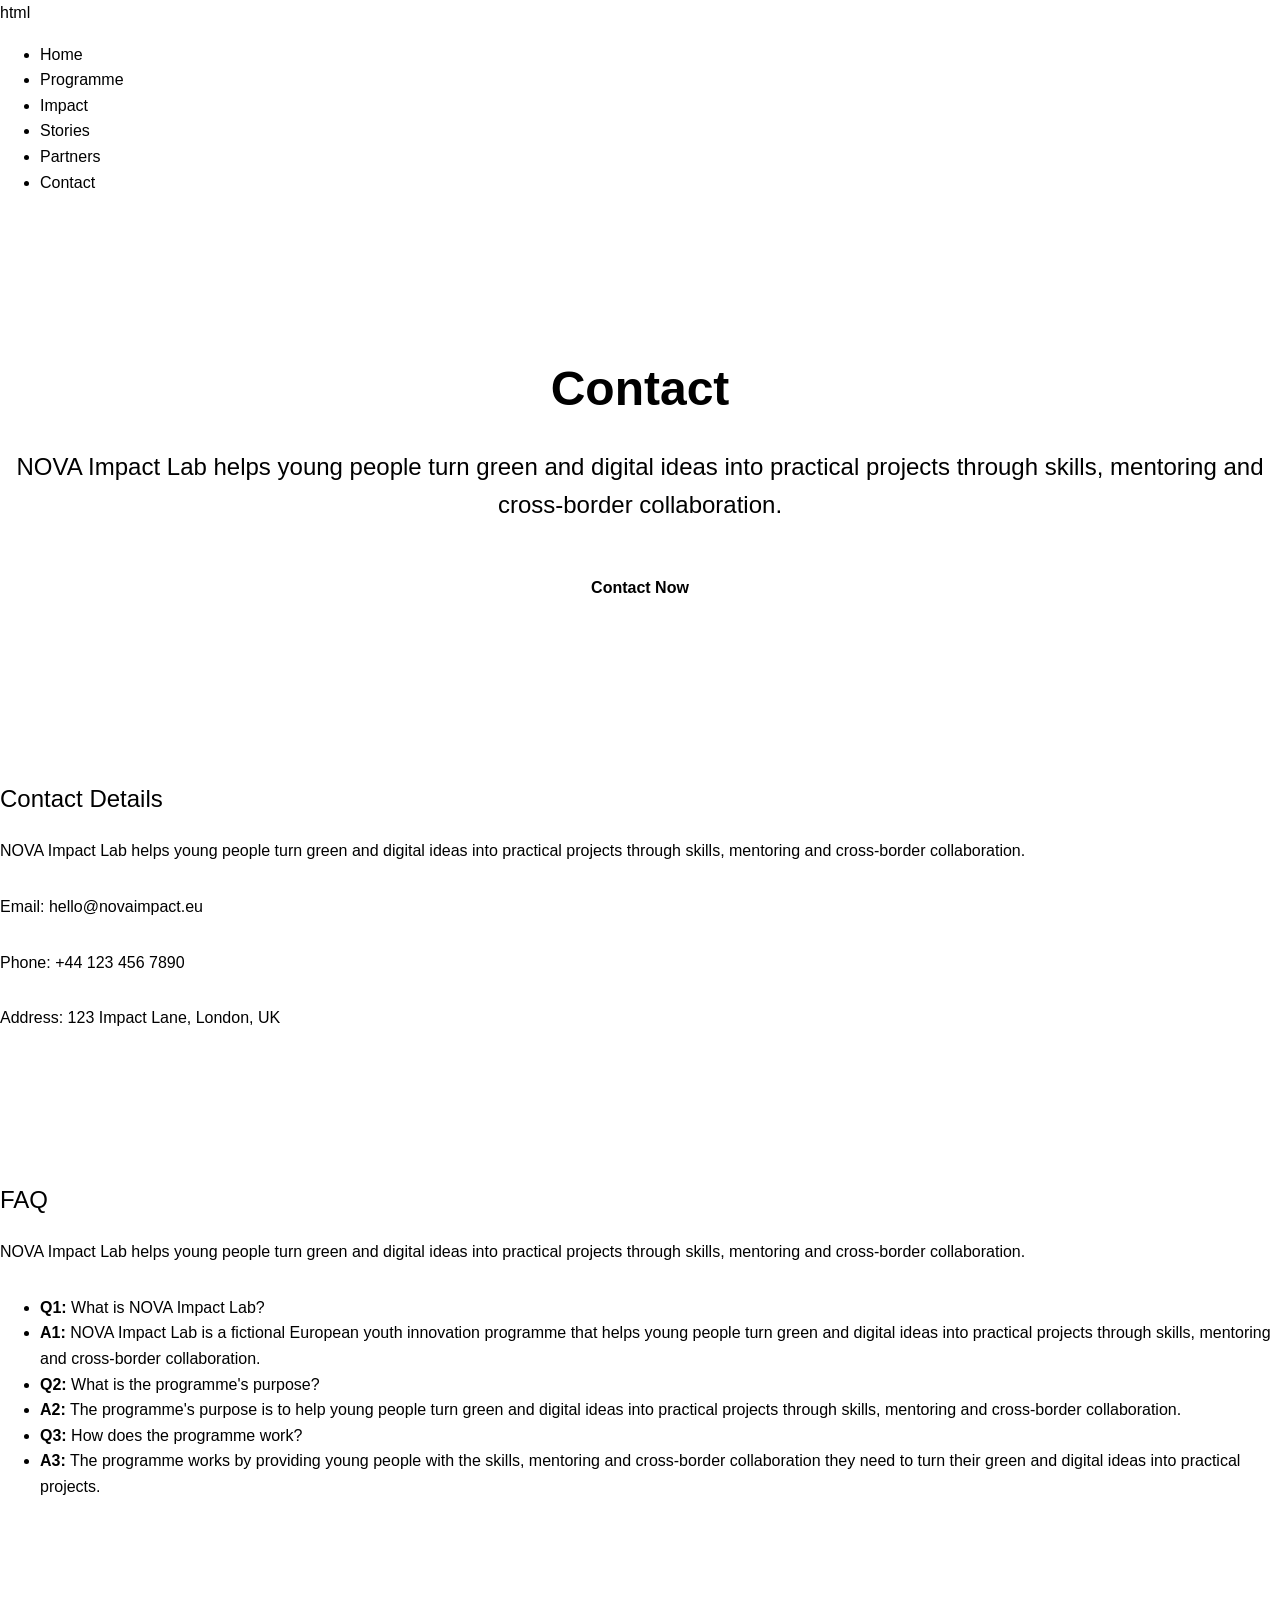
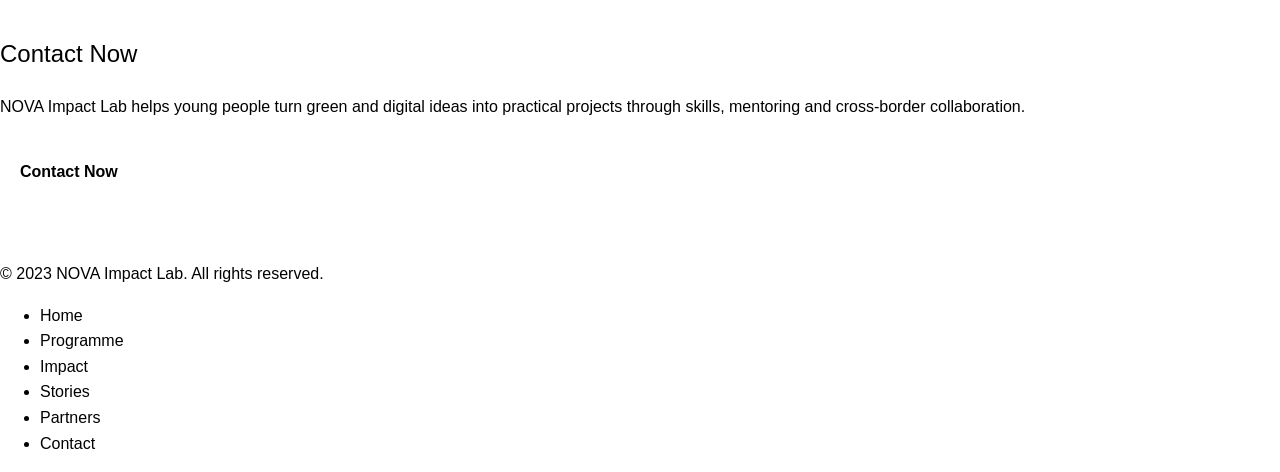
==== contact.html @ 12b33e41 "Agent build for NOVA IMPACT LAB" ====
html
<!DOCTYPE html>
<html lang="sl">
<head>
    <meta charset="UTF-8">
    <meta name="viewport" content="width=device-width, initial-scale=1.0">
    <meta name="description" content="Discover, Build, Test, Scale. NOVA Impact Lab helps young people turn green and digital ideas into practical projects through skills, mentoring and cross-border collaboration.">
    <meta property="og:title" content="NOVA Impact Lab - Contact">
    <meta property="og:description" content="Discover, Build, Test, Scale. NOVA Impact Lab helps young people turn green and digital ideas into practical projects through skills, mentoring and cross-border collaboration.">
    <title>NOVA Impact Lab - Contact</title>
    <link rel="stylesheet" href="assets/site.css">
</head>
<body>
    <header>
        <nav>
            <ul>
                <li><a href="index.html">Home</a></li>
                <li><a href="programme.html">Programme</a></li>
                <li><a href="impact.html">Impact</a></li>
                <li><a href="stories.html">Stories</a></li>
                <li><a href="partners.html">Partners</a></li>
                <li><a href="contact.html">Contact</a></li>
            </ul>
        </nav>
    </header>
    <main>
        <section class="hero">
            <h1>Contact</h1>
            <h2>NOVA Impact Lab helps young people turn green and digital ideas into practical projects through skills, mentoring and cross-border collaboration.</h2>
            <a href="mailto:hello@novaimpact.eu" class="cta">Contact Now</a>
        </section>
        <section class="section">
            <h2>Contact Details</h2>
            <p>NOVA Impact Lab helps young people turn green and digital ideas into practical projects through skills, mentoring and cross-border collaboration.</p>
            <p>Email: <a href="mailto:hello@novaimpact.eu">hello@novaimpact.eu</a></p>
            <p>Phone: +44 123 456 7890</p>
            <p>Address: 123 Impact Lane, London, UK</p>
        </section>
        <section class="section">
            <h2>FAQ</h2>
            <p>NOVA Impact Lab helps young people turn green and digital ideas into practical projects through skills, mentoring and cross-border collaboration.</p>
            <ul>
                <li><strong>Q1:</strong> What is NOVA Impact Lab?</li>
                <li><strong>A1:</strong> NOVA Impact Lab is a fictional European youth innovation programme that helps young people turn green and digital ideas into practical projects through skills, mentoring and cross-border collaboration.</li>
                <li><strong>Q2:</strong> What is the programme's purpose?</li>
                <li><strong>A2:</strong> The programme's purpose is to help young people turn green and digital ideas into practical projects through skills, mentoring and cross-border collaboration.</li>
                <li><strong>Q3:</strong> How does the programme work?</li>
                <li><strong>A3:</strong> The programme works by providing young people with the skills, mentoring and cross-border collaboration they need to turn their green and digital ideas into practical projects.</li>
            </ul>
        </section>
        <section class="section">
            <h2>Contact Now</h2>
            <p>NOVA Impact Lab helps young people turn green and digital ideas into practical projects through skills, mentoring and cross-border collaboration.</p>
            <a href="mailto:hello@novaimpact.eu" class="cta">Contact Now</a>
        </section>
    </main>
    <footer>
        <p>&copy; 2023 NOVA Impact Lab. All rights reserved.</p>
        <ul>
            <li><a href="index.html">Home</a></li>
            <li><a href="programme.html">Programme</a></li>
            <li><a href="impact.html">Impact</a></li>
            <li><a href="stories.html">Stories</a></li>
            <li><a href="partners.html">Partners</a></li>
            <li><a href="contact.html">Contact</a></li>
        </ul>
    </footer>
</body>
</html>
---- assets/site.css ----
css
:root {
  --primary-color: #18816a;
  --secondary-color: #496aee;
  --background-color: #4496ee;
  --text-color: #121716;
  --font-style: editorial;
  --mood: premium editorial design, bold European innovation, human-centred, contemporary, spacious, high contrast and distinctive;
}

body {
  font-family: 'Editorial', sans-serif;
  margin: 0;
  padding: 0;
  background-color: var(--background-color);
  color: var(--text-color);
  line-height: 1.6;
  font-weight: 400;
  transition: background-color 0.3s, color 0.3s;
}

a {
  color: var(--primary-color);
  text-decoration: none;
  transition: color 0.3s;
}

a:hover {
  color: var(--secondary-color);
}

.hero {
  background-color: var(--primary-color);
  color: var(--background-color);
  text-align: center;
  padding: 100px 0;
  position: relative;
}

.hero h1 {
  font-size: 48px;
  margin-bottom: 20px;
  font-weight: 700;
  color: var(--background-color);
}

.hero h2 {
  font-size: 24px;
  margin-bottom: 40px;
  font-weight: 500;
  color: var(--background-color);
}

.hero .cta {
  display: inline-block;
  padding: 10px 20px;
  background-color: var(--secondary-color);
  color: var(--background-color);
  text-decoration: none;
  font-size: 16px;
  font-weight: 600;
  border-radius: 5px;
  transition: background-color 0.3s, color 0.3s;
}

.hero .cta:hover {
  background-color: var(--primary-color);
  color: var(--background-color);
}

.programme-proposition {
  padding: 50px 0;
  text-align: center;
}

.programme-proposition h2 {
  font-size: 24px;
  margin-bottom: 20px;
  font-weight: 500;
  color: var(--text-color);
}

.programme-proposition p {
  font-size: 16px;
  margin-bottom: 30px;
  line-height: 1.6;
  color: var(--text-color);
}

.cta {
  display: inline-block;
  padding: 10px 20px;
  background-color: var(--secondary-color);
  color: var(--background-color);
  text-decoration: none;
  font-size: 16px;
  font-weight: 600;
  border-radius: 5px;
  transition: background-color 0.3s, color 0.3s;
}

.cta:hover {
  background-color: var(--primary-color);
  color: var(--background-color);
}

.section {
  padding: 50px 0;
}

.section h2 {
  font-size: 24px;
  margin-bottom: 20px;
  font-weight: 500;
  color: var(--text-color);
}

.section p {
  font-size: 16px;
  margin-bottom: 30px;
  line-height: 1.6;
  color: var(--text-color);
}

.section .card {
  background-color: #fff;
  padding: 20px;
  margin: 10px 0;
  border-radius: 5px;
  box-shadow: 0 2px 4px rgba(0, 0, 0, 0.1);
  transition: background-color 0.3s;
}

.section .card:hover {
  background-color: #f0f0f0;
}

.footer {
  background-color: var(--primary-color);
  color: var(--background-color);
  text-align: center;
  padding: 20px 0;
  position: fixed;
  width: 100%;
  bottom: 0;
}

.footer a {
  color: var(--background-color);
  text-decoration: none;
  transition: color 0.3s;
}

.footer a:hover {
  color: var(--secondary-color);
}

@media (max-width: 768px) {
  .hero h1 {
    font-size: 36px;
  }

  .hero h2 {
    font-size: 20px;
  }

  .cta {
    padding: 8px 16px;
    font-size: 14px;
  }

  .section h2 {
    font-size: 20px;
  }

  .section p {
    font-size: 14px;
  }

  .footer {
    padding: 10px 0;
  }
}
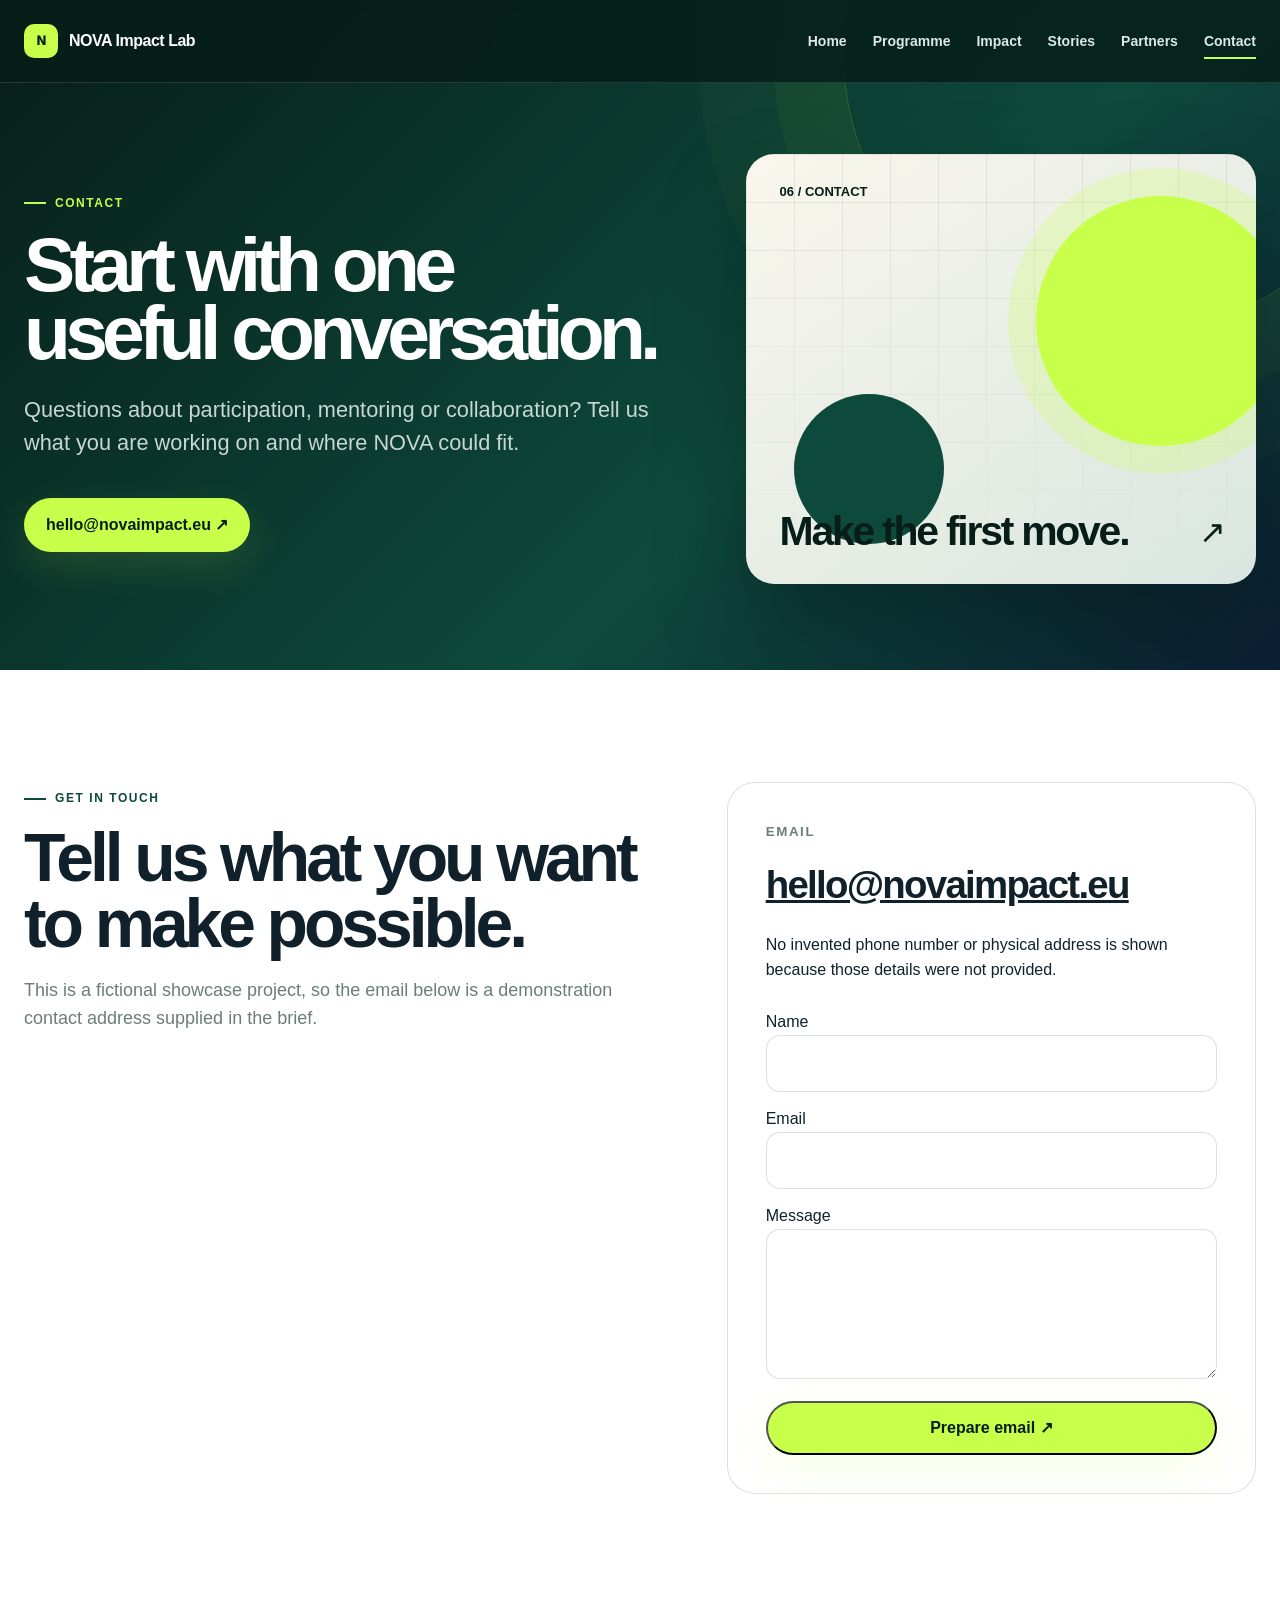
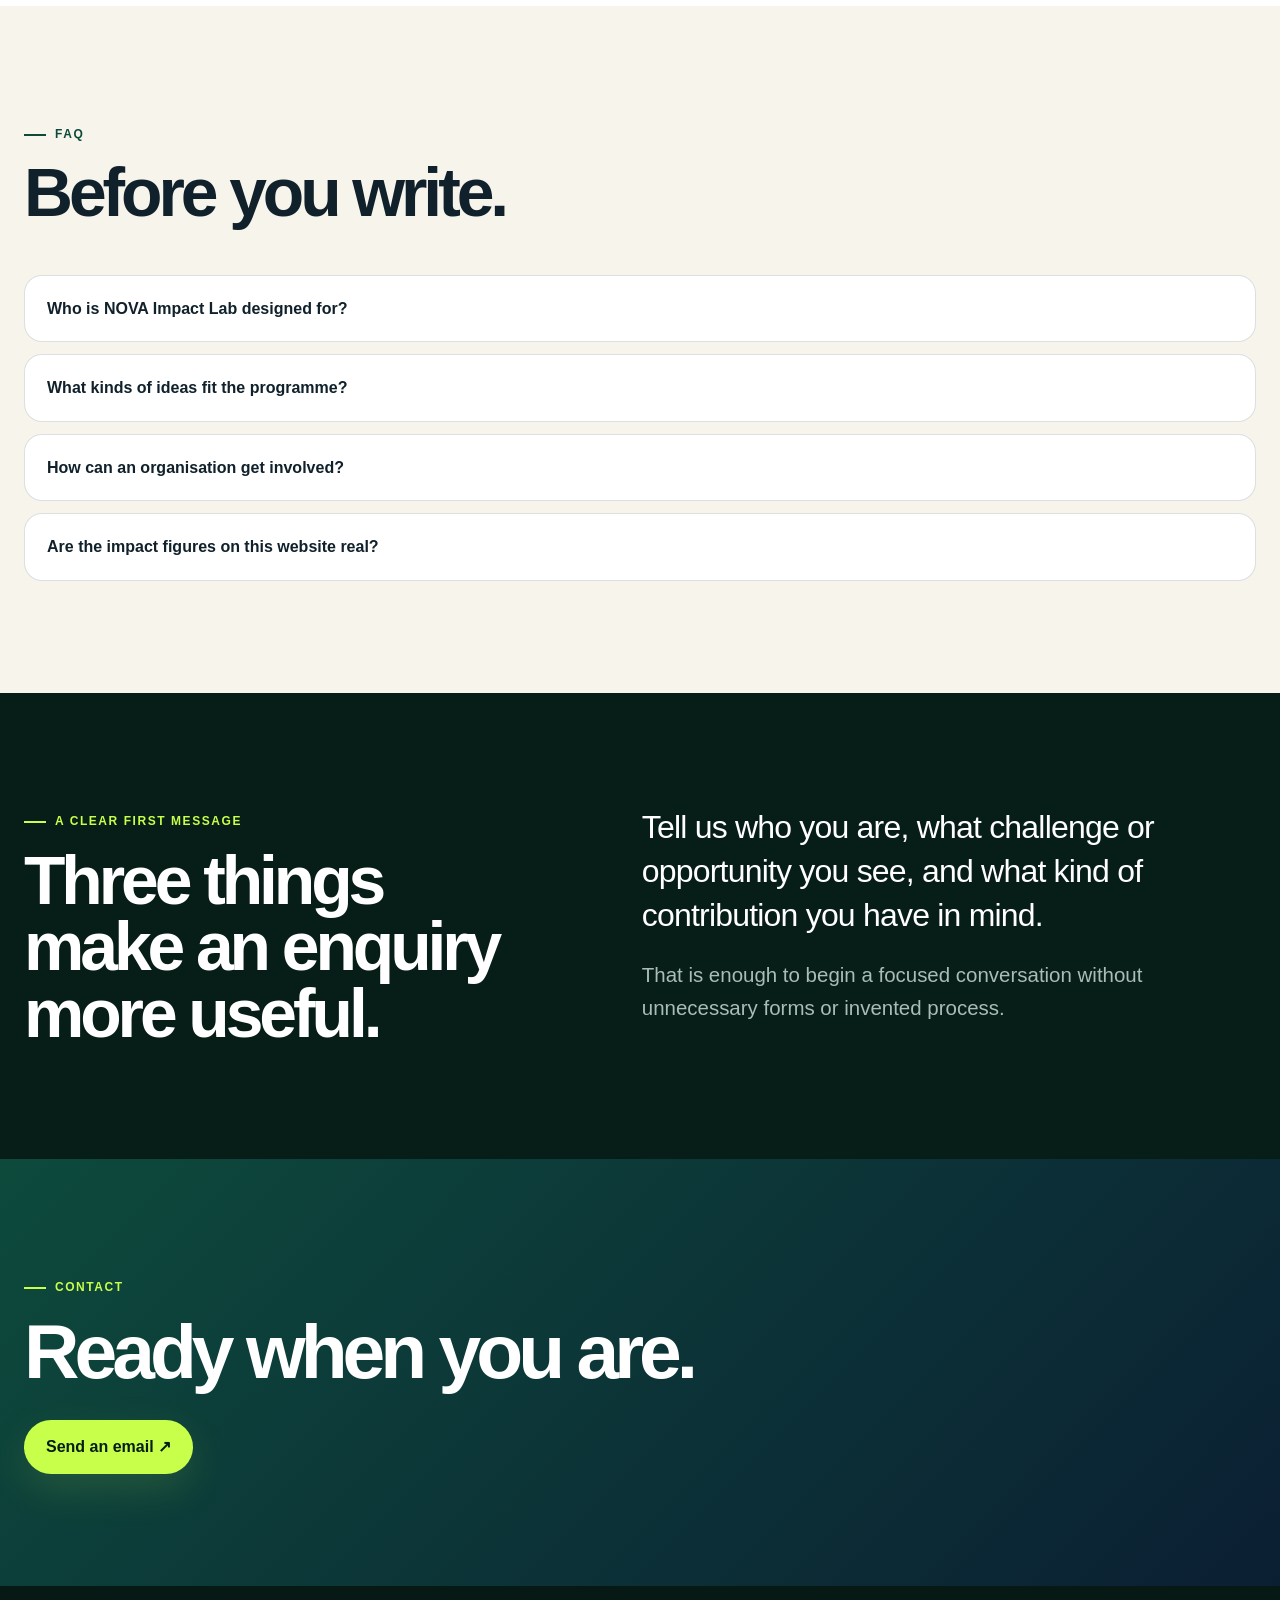
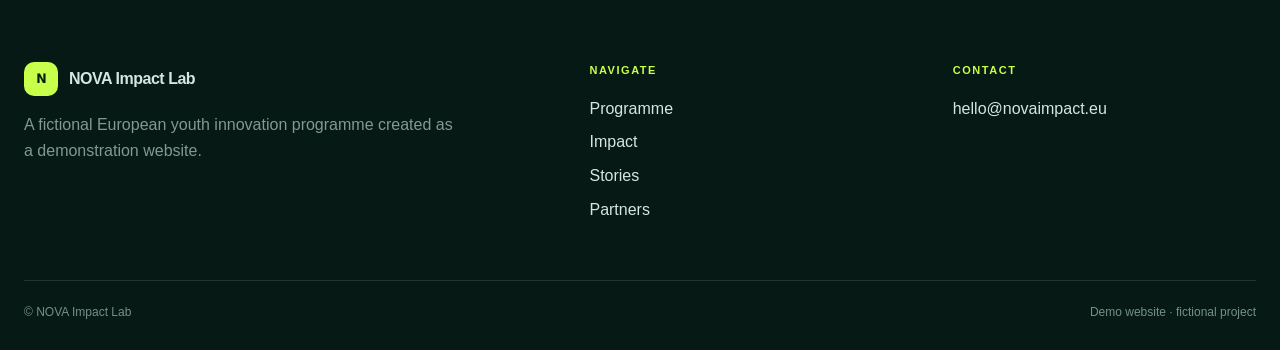
==== commit 406a4d17: "Redesign contact page" ====
--- a/contact.html
+++ b/contact.html
@@ -1,69 +1 @@
-html
-<!DOCTYPE html>
-<html lang="sl">
-<head>
-    <meta charset="UTF-8">
-    <meta name="viewport" content="width=device-width, initial-scale=1.0">
-    <meta name="description" content="Discover, Build, Test, Scale. NOVA Impact Lab helps young people turn green and digital ideas into practical projects through skills, mentoring and cross-border collaboration.">
-    <meta property="og:title" content="NOVA Impact Lab - Contact">
-    <meta property="og:description" content="Discover, Build, Test, Scale. NOVA Impact Lab helps young people turn green and digital ideas into practical projects through skills, mentoring and cross-border collaboration.">
-    <title>NOVA Impact Lab - Contact</title>
-    <link rel="stylesheet" href="assets/site.css">
-</head>
-<body>
-    <header>
-        <nav>
-            <ul>
-                <li><a href="index.html">Home</a></li>
-                <li><a href="programme.html">Programme</a></li>
-                <li><a href="impact.html">Impact</a></li>
-                <li><a href="stories.html">Stories</a></li>
-                <li><a href="partners.html">Partners</a></li>
-                <li><a href="contact.html">Contact</a></li>
-            </ul>
-        </nav>
-    </header>
-    <main>
-        <section class="hero">
-            <h1>Contact</h1>
-            <h2>NOVA Impact Lab helps young people turn green and digital ideas into practical projects through skills, mentoring and cross-border collaboration.</h2>
-            <a href="mailto:hello@novaimpact.eu" class="cta">Contact Now</a>
-        </section>
-        <section class="section">
-            <h2>Contact Details</h2>
-            <p>NOVA Impact Lab helps young people turn green and digital ideas into practical projects through skills, mentoring and cross-border collaboration.</p>
-            <p>Email: <a href="mailto:hello@novaimpact.eu">hello@novaimpact.eu</a></p>
-            <p>Phone: +44 123 456 7890</p>
-            <p>Address: 123 Impact Lane, London, UK</p>
-        </section>
-        <section class="section">
-            <h2>FAQ</h2>
-            <p>NOVA Impact Lab helps young people turn green and digital ideas into practical projects through skills, mentoring and cross-border collaboration.</p>
-            <ul>
-                <li><strong>Q1:</strong> What is NOVA Impact Lab?</li>
-                <li><strong>A1:</strong> NOVA Impact Lab is a fictional European youth innovation programme that helps young people turn green and digital ideas into practical projects through skills, mentoring and cross-border collaboration.</li>
-                <li><strong>Q2:</strong> What is the programme's purpose?</li>
-                <li><strong>A2:</strong> The programme's purpose is to help young people turn green and digital ideas into practical projects through skills, mentoring and cross-border collaboration.</li>
-                <li><strong>Q3:</strong> How does the programme work?</li>
-                <li><strong>A3:</strong> The programme works by providing young people with the skills, mentoring and cross-border collaboration they need to turn their green and digital ideas into practical projects.</li>
-            </ul>
-        </section>
-        <section class="section">
-            <h2>Contact Now</h2>
-            <p>NOVA Impact Lab helps young people turn green and digital ideas into practical projects through skills, mentoring and cross-border collaboration.</p>
-            <a href="mailto:hello@novaimpact.eu" class="cta">Contact Now</a>
-        </section>
-    </main>
-    <footer>
-        <p>&copy; 2023 NOVA Impact Lab. All rights reserved.</p>
-        <ul>
-            <li><a href="index.html">Home</a></li>
-            <li><a href="programme.html">Programme</a></li>
-            <li><a href="impact.html">Impact</a></li>
-            <li><a href="stories.html">Stories</a></li>
-            <li><a href="partners.html">Partners</a></li>
-            <li><a href="contact.html">Contact</a></li>
-        </ul>
-    </footer>
-</body>
-</html>+<!doctype html><html lang="en"><head><meta charset="utf-8"><meta name="viewport" content="width=device-width,initial-scale=1"><title>Contact | NOVA Impact Lab</title><meta name="description" content="Contact NOVA Impact Lab about participation, partnerships and collaboration."><meta name="theme-color" content="#0d4a3c"><link rel="stylesheet" href="assets/site.css"></head><body><a class="skip" href="#content">Skip to content</a><header class="site-header"><div class="shell nav"><a class="brand" href="index.html"><span class="brand-mark">N</span>NOVA Impact Lab</a><button class="menu" aria-expanded="false" aria-controls="navLinks"><span></span><span></span></button><nav id="navLinks" class="nav-links"><a href="index.html">Home</a><a href="programme.html">Programme</a><a href="impact.html">Impact</a><a href="stories.html">Stories</a><a href="partners.html">Partners</a><a aria-current="page" href="contact.html">Contact</a></nav></div></header><main><section class="hero hero-inner"><div class="shell hero-grid"><div class="hero-copy reveal"><span class="eyebrow">Contact</span><h1>Start with one useful conversation.</h1><p>Questions about participation, mentoring or collaboration? Tell us what you are working on and where NOVA could fit.</p><div class="actions"><a class="btn btn-primary" href="mailto:hello@novaimpact.eu">hello@novaimpact.eu ↗</a></div></div><div class="reveal"><div class="visual"><div class="visual-grid"></div><span class="num">06 / CONTACT</span><div class="orb orb-a"></div><div class="orb orb-b"></div><strong>Make the first move.</strong><span class="arrow">↗</span></div></div></div></section><section class="section white" id="content"><div class="shell contact-grid"><div class="section-head reveal"><span class="eyebrow" style="color:var(--green)">Get in touch</span><h2>Tell us what you want to make possible.</h2><p>This is a fictional showcase project, so the email below is a demonstration contact address supplied in the brief.</p></div><div class="contact-box reveal"><small>Email</small><a href="mailto:hello@novaimpact.eu">hello@novaimpact.eu</a><p>No invented phone number or physical address is shown because those details were not provided.</p><form class="form" action="mailto:hello@novaimpact.eu" method="post" enctype="text/plain"><label>Name<input name="name" autocomplete="name" required></label><label>Email<input name="email" type="email" autocomplete="email" required></label><label>Message<textarea name="message" required></textarea></label><button class="btn btn-primary" type="submit">Prepare email ↗</button></form></div></div></section><section class="section"><div class="shell"><div class="section-head reveal"><span class="eyebrow" style="color:var(--green)">FAQ</span><h2>Before you write.</h2></div><div class="faq"><details class="reveal"><summary>Who is NOVA Impact Lab designed for?</summary><p>The fictional programme is presented for young people aged 18–30 as well as organisations that support youth innovation, community action and learning.</p></details><details class="reveal"><summary>What kinds of ideas fit the programme?</summary><p>The showcase focuses on green ideas, digital skills and community action, with an emphasis on concepts that can be built, tested and improved.</p></details><details class="reveal"><summary>How can an organisation get involved?</summary><p>Potential roles include mentoring, hosting activities, sharing expertise, providing local context or helping participants test early ideas.</p></details><details class="reveal"><summary>Are the impact figures on this website real?</summary><p>No. The figures are explicitly labelled as demonstration targets for this fictional showcase and should not be read as verified achievements.</p></details></div></div></section><section class="section dark"><div class="shell grid-2"><div class="section-head reveal"><span class="eyebrow">A clear first message</span><h2>Three things make an enquiry more useful.</h2></div><div class="prose reveal"><p class="lead">Tell us who you are, what challenge or opportunity you see, and what kind of contribution you have in mind.</p><p>That is enough to begin a focused conversation without unnecessary forms or invented process.</p></div></div></section><section class="section final"><div class="shell reveal"><span class="eyebrow">Contact</span><h2>Ready when you are.</h2><a class="btn btn-primary" href="mailto:hello@novaimpact.eu">Send an email ↗</a></div></section></main><footer class="site-footer"><div class="shell footer-grid"><div><a class="brand" href="index.html"><span class="brand-mark">N</span>NOVA Impact Lab</a><p>A fictional European youth innovation programme created as a demonstration website.</p></div><div><span class="footer-label">Navigate</span><nav class="footer-nav"><a href="programme.html">Programme</a><a href="impact.html">Impact</a><a href="stories.html">Stories</a><a href="partners.html">Partners</a></nav></div><div><span class="footer-label">Contact</span><a href="mailto:hello@novaimpact.eu">hello@novaimpact.eu</a></div></div><div class="shell footer-bottom"><span>© NOVA Impact Lab</span><span>Demo website · fictional project</span></div></footer><script src="assets/site.js" defer></script></body></html>
--- a/assets/site.css
+++ b/assets/site.css
@@ -1,183 +1,16 @@
-css
-:root {
-  --primary-color: #18816a;
-  --secondary-color: #496aee;
-  --background-color: #4496ee;
-  --text-color: #121716;
-  --font-style: editorial;
-  --mood: premium editorial design, bold European innovation, human-centred, contemporary, spacious, high contrast and distinctive;
-}
-
-body {
-  font-family: 'Editorial', sans-serif;
-  margin: 0;
-  padding: 0;
-  background-color: var(--background-color);
-  color: var(--text-color);
-  line-height: 1.6;
-  font-weight: 400;
-  transition: background-color 0.3s, color 0.3s;
-}
-
-a {
-  color: var(--primary-color);
-  text-decoration: none;
-  transition: color 0.3s;
-}
-
-a:hover {
-  color: var(--secondary-color);
-}
-
-.hero {
-  background-color: var(--primary-color);
-  color: var(--background-color);
-  text-align: center;
-  padding: 100px 0;
-  position: relative;
-}
-
-.hero h1 {
-  font-size: 48px;
-  margin-bottom: 20px;
-  font-weight: 700;
-  color: var(--background-color);
-}
-
-.hero h2 {
-  font-size: 24px;
-  margin-bottom: 40px;
-  font-weight: 500;
-  color: var(--background-color);
-}
-
-.hero .cta {
-  display: inline-block;
-  padding: 10px 20px;
-  background-color: var(--secondary-color);
-  color: var(--background-color);
-  text-decoration: none;
-  font-size: 16px;
-  font-weight: 600;
-  border-radius: 5px;
-  transition: background-color 0.3s, color 0.3s;
-}
-
-.hero .cta:hover {
-  background-color: var(--primary-color);
-  color: var(--background-color);
-}
-
-.programme-proposition {
-  padding: 50px 0;
-  text-align: center;
-}
-
-.programme-proposition h2 {
-  font-size: 24px;
-  margin-bottom: 20px;
-  font-weight: 500;
-  color: var(--text-color);
-}
-
-.programme-proposition p {
-  font-size: 16px;
-  margin-bottom: 30px;
-  line-height: 1.6;
-  color: var(--text-color);
-}
-
-.cta {
-  display: inline-block;
-  padding: 10px 20px;
-  background-color: var(--secondary-color);
-  color: var(--background-color);
-  text-decoration: none;
-  font-size: 16px;
-  font-weight: 600;
-  border-radius: 5px;
-  transition: background-color 0.3s, color 0.3s;
-}
-
-.cta:hover {
-  background-color: var(--primary-color);
-  color: var(--background-color);
-}
-
-.section {
-  padding: 50px 0;
-}
-
-.section h2 {
-  font-size: 24px;
-  margin-bottom: 20px;
-  font-weight: 500;
-  color: var(--text-color);
-}
-
-.section p {
-  font-size: 16px;
-  margin-bottom: 30px;
-  line-height: 1.6;
-  color: var(--text-color);
-}
-
-.section .card {
-  background-color: #fff;
-  padding: 20px;
-  margin: 10px 0;
-  border-radius: 5px;
-  box-shadow: 0 2px 4px rgba(0, 0, 0, 0.1);
-  transition: background-color 0.3s;
-}
-
-.section .card:hover {
-  background-color: #f0f0f0;
-}
-
-.footer {
-  background-color: var(--primary-color);
-  color: var(--background-color);
-  text-align: center;
-  padding: 20px 0;
-  position: fixed;
-  width: 100%;
-  bottom: 0;
-}
-
-.footer a {
-  color: var(--background-color);
-  text-decoration: none;
-  transition: color 0.3s;
-}
-
-.footer a:hover {
-  color: var(--secondary-color);
-}
-
-@media (max-width: 768px) {
-  .hero h1 {
-    font-size: 36px;
-  }
-
-  .hero h2 {
-    font-size: 20px;
-  }
-
-  .cta {
-    padding: 8px 16px;
-    font-size: 14px;
-  }
-
-  .section h2 {
-    font-size: 20px;
-  }
-
-  .section p {
-    font-size: 14px;
-  }
-
-  .footer {
-    padding: 10px 0;
-  }
-}+:root{--navy:#0b1f33;--lime:#c7ff4a;--cream:#f7f4ec;--ink:#10212b;--muted:#6d7d78;--green:#0d4a3c;--dark:#071d18;--paper:#fff;--line:rgba(16,33,43,.14);--shell:1240px;--r:28px}
+*{box-sizing:border-box}html{scroll-behavior:smooth}body{margin:0;background:var(--cream);color:var(--ink);font:400 16px/1.6 Inter,ui-sans-serif,-apple-system,BlinkMacSystemFont,"Segoe UI",sans-serif;-webkit-font-smoothing:antialiased}a{color:inherit}button,input,textarea{font:inherit}.shell{width:min(var(--shell),calc(100% - 48px));margin:auto}.skip{position:fixed;left:16px;top:-90px;z-index:999;background:var(--lime);padding:12px 16px;border-radius:999px;font-weight:800}.skip:focus{top:16px}a:focus-visible,button:focus-visible,input:focus-visible,textarea:focus-visible{outline:3px solid var(--lime);outline-offset:4px}
+.site-header{position:fixed;inset:0 0 auto;z-index:100;border-bottom:1px solid rgba(255,255,255,.12);background:rgba(7,29,24,.84);backdrop-filter:blur(18px)}.nav{min-height:82px;display:flex;align-items:center;gap:28px}.brand{display:flex;align-items:center;gap:11px;color:#fff;text-decoration:none;font-weight:900;letter-spacing:-.03em}.brand-mark{width:34px;height:34px;display:grid;place-items:center;border-radius:10px;background:var(--lime);color:var(--dark);font-size:13px;font-weight:950}.nav-links{margin-left:auto;display:flex;gap:26px}.nav-links a{position:relative;color:#dce9e5;text-decoration:none;font-size:14px;font-weight:700}.nav-links a:after{content:"";position:absolute;left:0;right:100%;bottom:-7px;height:2px;background:var(--lime);transition:.25s}.nav-links a:hover:after,.nav-links a[aria-current="page"]:after{right:0}.menu{display:none;margin-left:auto;width:44px;height:44px;border:1px solid rgba(255,255,255,.2);border-radius:14px;background:transparent}.menu span{display:block;width:18px;height:2px;margin:5px auto;background:#fff}
+.hero{position:relative;overflow:hidden;background:linear-gradient(135deg,var(--dark) 0%,var(--green) 62%,var(--navy) 100%);color:#fff}.hero:after{content:"";position:absolute;right:-10vw;top:-18vw;width:44vw;height:44vw;border:1px solid rgba(199,255,74,.18);border-radius:50%;box-shadow:0 0 0 70px rgba(199,255,74,.035),0 0 0 145px rgba(199,255,74,.02)}.hero-grid{position:relative;z-index:2;min-height:760px;padding:154px 0 86px;display:grid;grid-template-columns:1.12fr .88fr;align-items:center;gap:72px}.hero-inner .hero-grid{min-height:610px}.eyebrow{display:inline-flex;align-items:center;gap:9px;color:var(--lime);font-size:12px;font-weight:900;letter-spacing:.13em;text-transform:uppercase}.eyebrow:before{content:"";width:22px;height:2px;background:currentColor}.hero h1{max-width:920px;margin:18px 0 28px;font-size:clamp(58px,7.4vw,116px);line-height:.88;letter-spacing:-.075em;font-weight:900;text-wrap:balance}.hero-inner h1{font-size:clamp(54px,6vw,92px)}.hero-copy>p{max-width:720px;margin:0;color:#c7d7d2;font-size:clamp(18px,1.7vw,24px);line-height:1.5}.actions{display:flex;gap:24px;align-items:center;flex-wrap:wrap;margin-top:38px}.btn{display:inline-flex;align-items:center;justify-content:center;gap:14px;min-height:54px;padding:0 22px;border-radius:999px;text-decoration:none;font-weight:850;transition:.25s}.btn:hover{transform:translateY(-3px)}.btn-primary{background:var(--lime);color:var(--dark);box-shadow:0 14px 40px rgba(199,255,74,.13)}.link-light{color:#e5efec;text-underline-offset:5px;font-weight:700}
+.visual{position:relative;min-height:430px;overflow:hidden;border-radius:var(--r);background:linear-gradient(145deg,#f9f6ed,#d9e6df);color:var(--dark);box-shadow:0 42px 90px rgba(0,0,0,.28)}.visual-grid{position:absolute;inset:0;background-image:linear-gradient(rgba(7,29,24,.08) 1px,transparent 1px),linear-gradient(90deg,rgba(7,29,24,.08) 1px,transparent 1px);background-size:48px 48px;mask-image:linear-gradient(#000,transparent)}.orb{position:absolute;border-radius:50%}.orb-a{width:250px;height:250px;right:-30px;top:42px;background:var(--lime);box-shadow:0 0 0 28px rgba(199,255,74,.22)}.orb-b{width:150px;height:150px;left:48px;bottom:40px;background:var(--green)}.visual strong{position:absolute;left:34px;bottom:34px;z-index:2;max-width:70%;font-size:clamp(32px,3.2vw,54px);line-height:.94;letter-spacing:-.055em}.visual .num{position:absolute;left:34px;top:28px;font-size:13px;font-weight:900}.visual .arrow{position:absolute;right:30px;bottom:26px;font-size:32px}.hero-note{position:absolute;right:-16px;bottom:-16px;width:200px;padding:18px 20px;border-radius:20px;background:#fff;color:var(--ink);box-shadow:0 22px 50px rgba(0,0,0,.22)}.hero-note span{display:block;color:var(--muted);font-size:11px;text-transform:uppercase;letter-spacing:.12em}.hero-note strong{display:block;margin-top:4px;line-height:1.15}
+.section{padding:112px 0}.section.white{background:#fff}.section.dark{background:var(--dark);color:#fff}.section.lime{background:var(--lime);color:var(--dark)}.section-head h2{max-width:860px;margin:16px 0 0;font-size:clamp(42px,5.3vw,78px);line-height:.98;letter-spacing:-.06em;text-wrap:balance}.section-head p{max-width:650px;color:var(--muted);font-size:18px}.dark .section-head p{color:#9bb0aa}.grid-2{display:grid;grid-template-columns:.9fr 1.1fr;gap:clamp(58px,9vw,140px);align-items:start}.prose p{margin:0 0 22px;font-size:clamp(18px,1.6vw,22px);color:#40564e}.prose p.lead{font-size:clamp(25px,2.5vw,36px);line-height:1.38;color:var(--ink);letter-spacing:-.025em}.dark .prose p{color:#aabcb7}.dark .prose p.lead{color:#fff}
+.pillars{display:grid;grid-template-columns:repeat(3,1fr);gap:18px;margin-top:54px}.pillar{min-height:330px;padding:30px;border:1px solid var(--line);border-radius:var(--r);background:#fff;display:flex;flex-direction:column;transition:.3s}.pillar:hover{transform:translateY(-6px);box-shadow:0 24px 60px rgba(11,31,51,.08)}.pillar .index{font-size:12px;color:var(--muted);font-weight:900}.pillar h3{margin:70px 0 14px;font-size:32px;line-height:1;letter-spacing:-.045em}.pillar p{color:var(--muted)}.pillar b{margin-top:auto;color:var(--green)}
+.steps{display:grid;grid-template-columns:repeat(4,1fr);margin-top:58px;border-top:1px solid var(--line)}.step{position:relative;min-height:185px;padding:30px 24px 20px 0;border-right:1px solid var(--line)}.step:last-child{border-right:0}.step:before{content:"";position:absolute;left:0;top:-2px;width:48%;height:3px;background:var(--lime)}.step span{font-size:12px;color:var(--muted);font-weight:900}.step h3{margin:38px 0 0;font-size:clamp(28px,2.7vw,42px);letter-spacing:-.045em}.metrics{display:grid;grid-template-columns:repeat(4,1fr);margin-top:54px;border-top:1px solid rgba(7,29,24,.24)}.metric{padding:30px 20px 10px 0;border-right:1px solid rgba(7,29,24,.24)}.metric:last-child{border-right:0}.metric strong{display:block;font-size:clamp(50px,6vw,86px);line-height:1;letter-spacing:-.07em}.metric span{display:block;margin-top:10px;font-weight:750}
+.cards{display:grid;grid-template-columns:repeat(3,1fr);gap:18px;margin-top:54px}.card{overflow:hidden;border-radius:var(--r);background:#fff;border:1px solid var(--line);text-decoration:none;transition:.3s}.card:hover{transform:translateY(-6px)}.card-visual{position:relative;height:260px;overflow:hidden;background:linear-gradient(145deg,#eef3ef,#d6e5dc)}.card-visual:before{content:"";position:absolute;width:180px;height:180px;border-radius:50%;right:-25px;top:35px;background:var(--lime)}.card-visual:after{content:"";position:absolute;width:105px;height:105px;border-radius:50%;left:35px;bottom:28px;background:var(--green)}.card-copy{padding:26px}.card-copy small{color:var(--green);font-weight:850;text-transform:uppercase;letter-spacing:.1em}.card h3{margin:10px 0 12px;font-size:30px;line-height:1;letter-spacing:-.045em}.card p{color:var(--muted)}.dark .card{background:#0b2921;border-color:rgba(255,255,255,.12);color:#fff}.dark .card p{color:#a9bbb6}.dark .card-copy small{color:var(--lime)}
+.story-grid{display:grid;grid-template-columns:repeat(3,1fr);gap:18px;margin-top:54px}.story{min-height:520px;padding:30px;border-radius:var(--r);background:#0b2921;border:1px solid rgba(255,255,255,.12);display:flex;flex-direction:column}.story .tag{color:var(--lime);font-size:11px;letter-spacing:.12em;text-transform:uppercase;font-weight:900}.story h3{margin:90px 0 16px;font-size:34px;line-height:1;letter-spacing:-.05em}.story p{color:#a9bbb6}.story b{margin-top:auto;color:var(--lime)}
+.faq{display:grid;gap:12px;margin-top:48px}.faq details{border:1px solid var(--line);border-radius:18px;background:#fff;padding:20px 22px}.faq summary{cursor:pointer;font-weight:850;list-style:none}.faq summary::-webkit-details-marker{display:none}.faq p{margin:12px 0 0;color:var(--muted)}.contact-grid{display:grid;grid-template-columns:1fr .85fr;gap:80px}.contact-box{padding:38px;border-radius:var(--r);background:#fff;border:1px solid var(--line)}.contact-box small{display:block;color:var(--muted);text-transform:uppercase;letter-spacing:.12em;font-weight:850}.contact-box a{display:block;margin-top:12px;font-size:clamp(26px,3vw,44px);font-weight:900;letter-spacing:-.045em;word-break:break-word}.form{display:grid;gap:14px;margin-top:26px}.form input,.form textarea{width:100%;padding:15px 16px;border:1px solid var(--line);border-radius:14px;background:#fff}.form textarea{min-height:150px;resize:vertical}
+.final{background:linear-gradient(135deg,var(--green),var(--navy));color:#fff}.final h2{max-width:900px;margin:18px 0 34px;font-size:clamp(50px,6vw,92px);line-height:.92;letter-spacing:-.065em}.site-footer{padding:76px 0 28px;background:#061914;color:#d7e5e1}.footer-grid{display:grid;grid-template-columns:1.25fr .75fr .75fr;gap:60px;padding-bottom:58px}.footer-grid p{max-width:430px;color:#829993}.footer-label{display:block;margin-bottom:16px;color:var(--lime);font-size:11px;text-transform:uppercase;letter-spacing:.14em;font-weight:900}.footer-nav{display:grid;gap:8px}.footer-nav a,.site-footer a{color:#d7e5e1;text-decoration:none}.footer-bottom{padding-top:22px;border-top:1px solid rgba(255,255,255,.12);display:flex;justify-content:space-between;gap:20px;color:#759089;font-size:12px}
+.js .reveal{opacity:0;transform:translateY(18px);transition:opacity .65s ease,transform .65s ease}.js .reveal.show{opacity:1;transform:none}
+@media(max-width:980px){.hero-grid{grid-template-columns:1fr;min-height:auto;padding-top:142px}.grid-2,.contact-grid{grid-template-columns:1fr;gap:42px}.pillars,.cards,.story-grid{grid-template-columns:1fr 1fr}.steps,.metrics{grid-template-columns:repeat(2,1fr)}.footer-grid{grid-template-columns:1fr 1fr}}
+@media(max-width:760px){.shell{width:min(var(--shell),calc(100% - 28px))}.nav{min-height:70px}.menu{display:block}.nav-links{display:none;position:absolute;left:14px;right:14px;top:76px;padding:16px;border-radius:20px;background:#08221c;box-shadow:0 25px 60px rgba(0,0,0,.3);flex-direction:column;gap:0}.nav-links.open{display:flex}.nav-links a{padding:12px}.hero-grid{padding:120px 0 64px;gap:42px}.hero h1{font-size:clamp(48px,15vw,76px)}.visual{min-height:330px}.hero-note{right:12px}.section{padding:78px 0}.section-head h2{font-size:clamp(38px,11vw,58px)}.pillars,.cards,.story-grid,.steps,.metrics,.footer-grid{grid-template-columns:1fr}.step,.metric{border-right:0;border-bottom:1px solid var(--line)}.footer-bottom{flex-direction:column}}
+@media(prefers-reduced-motion:reduce){html{scroll-behavior:auto}*{transition:none!important}.js .reveal{opacity:1;transform:none}}
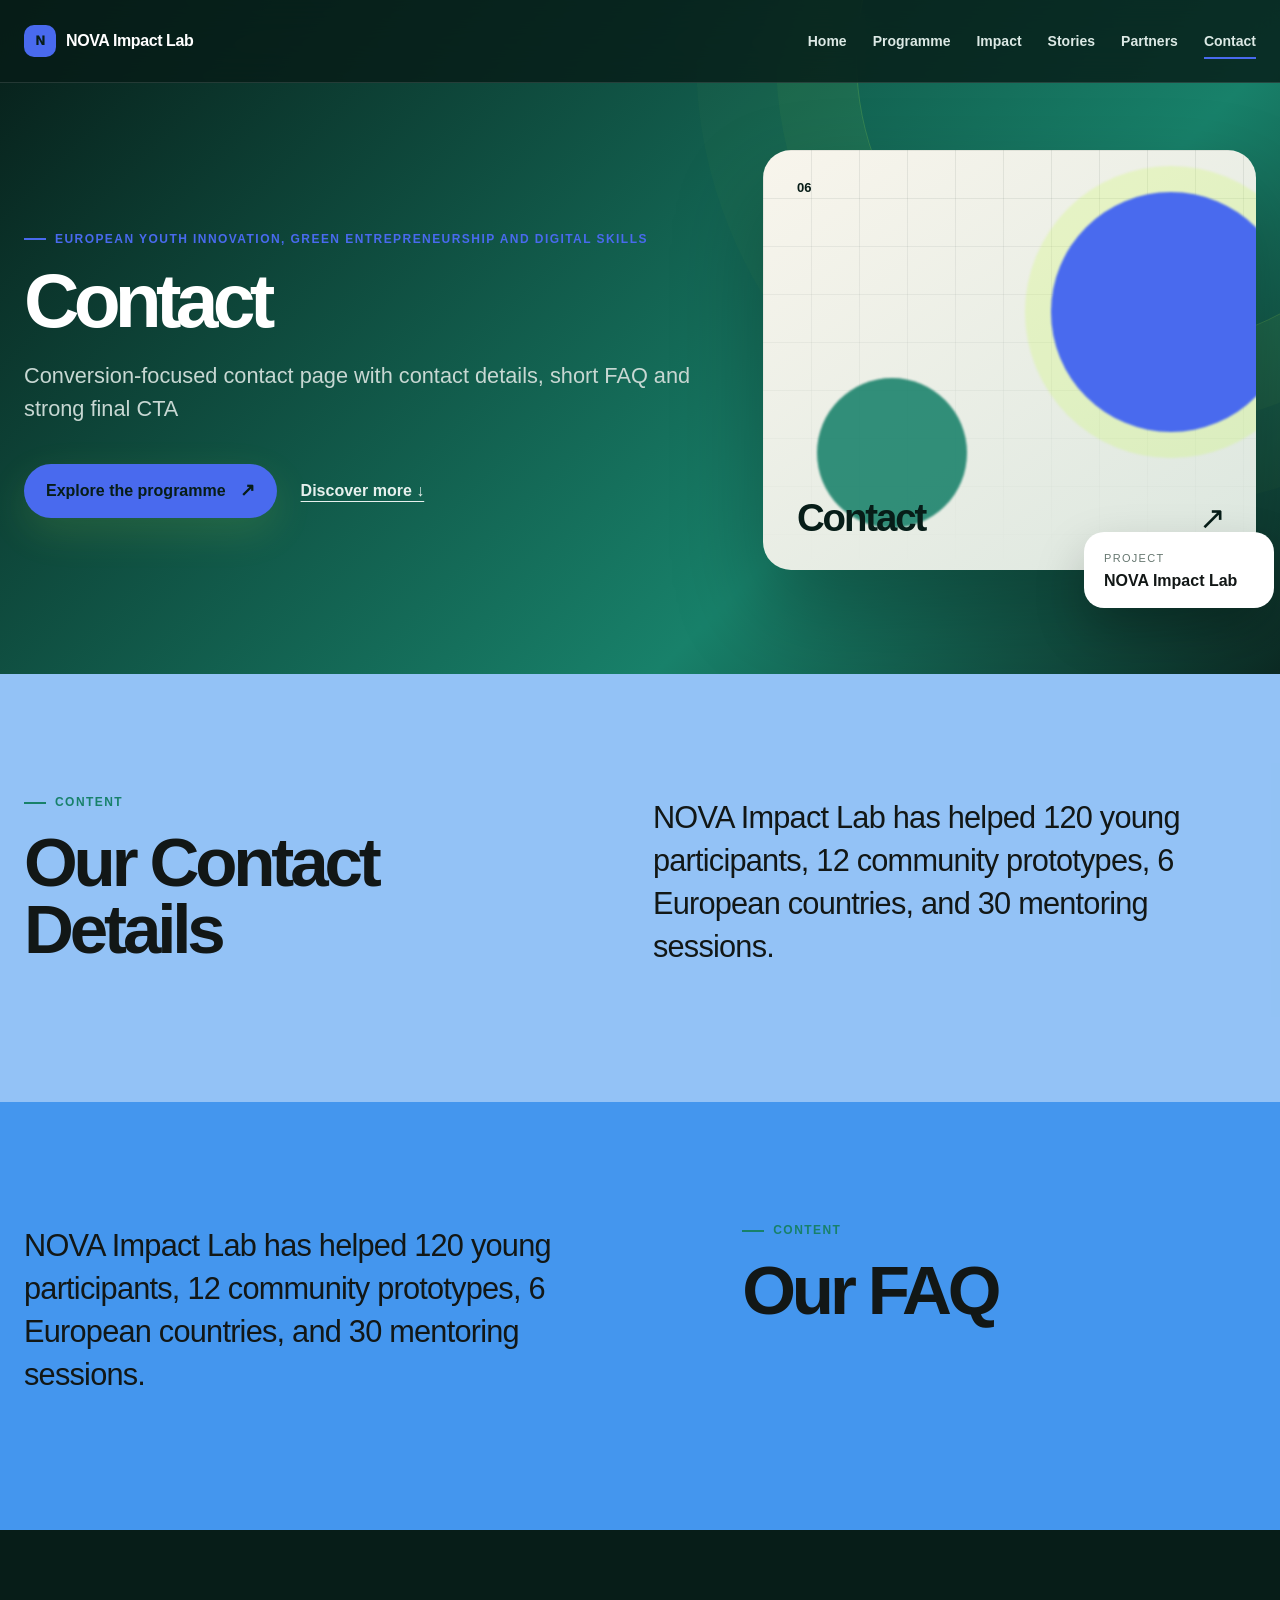
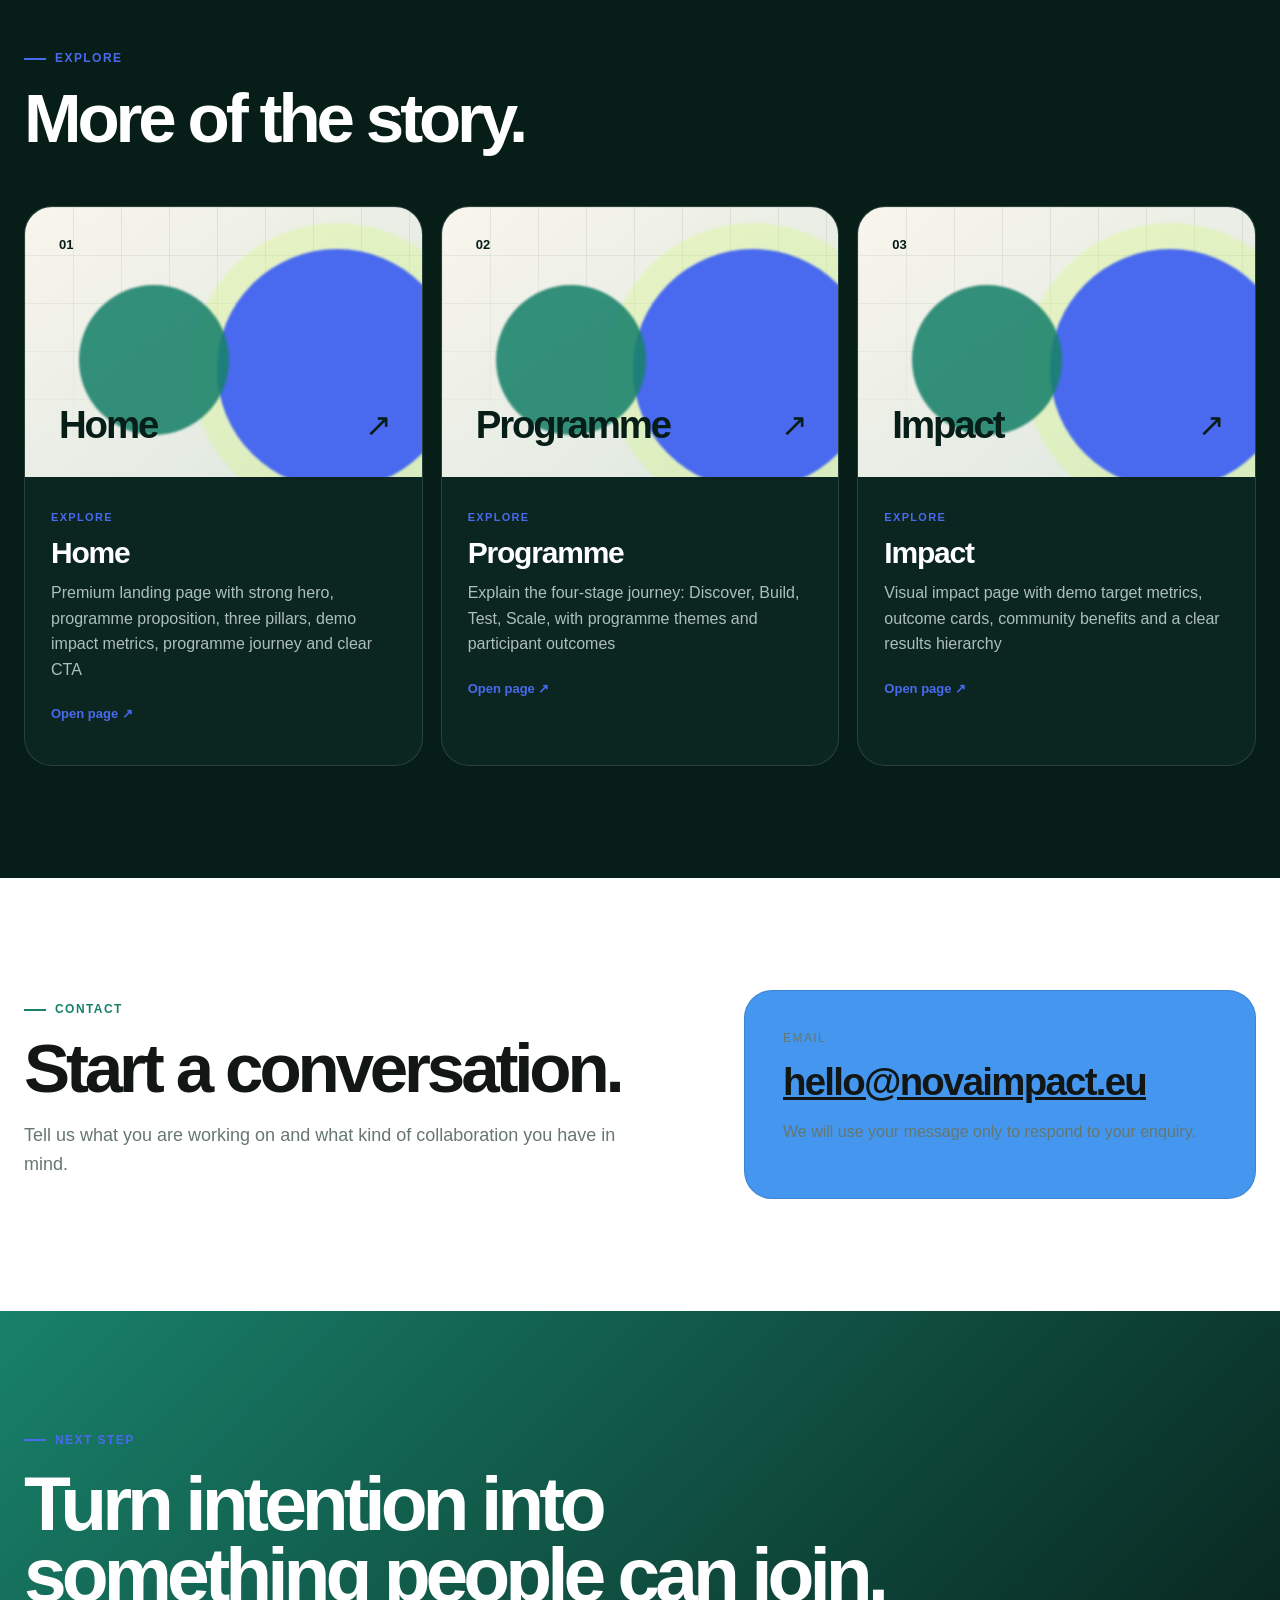
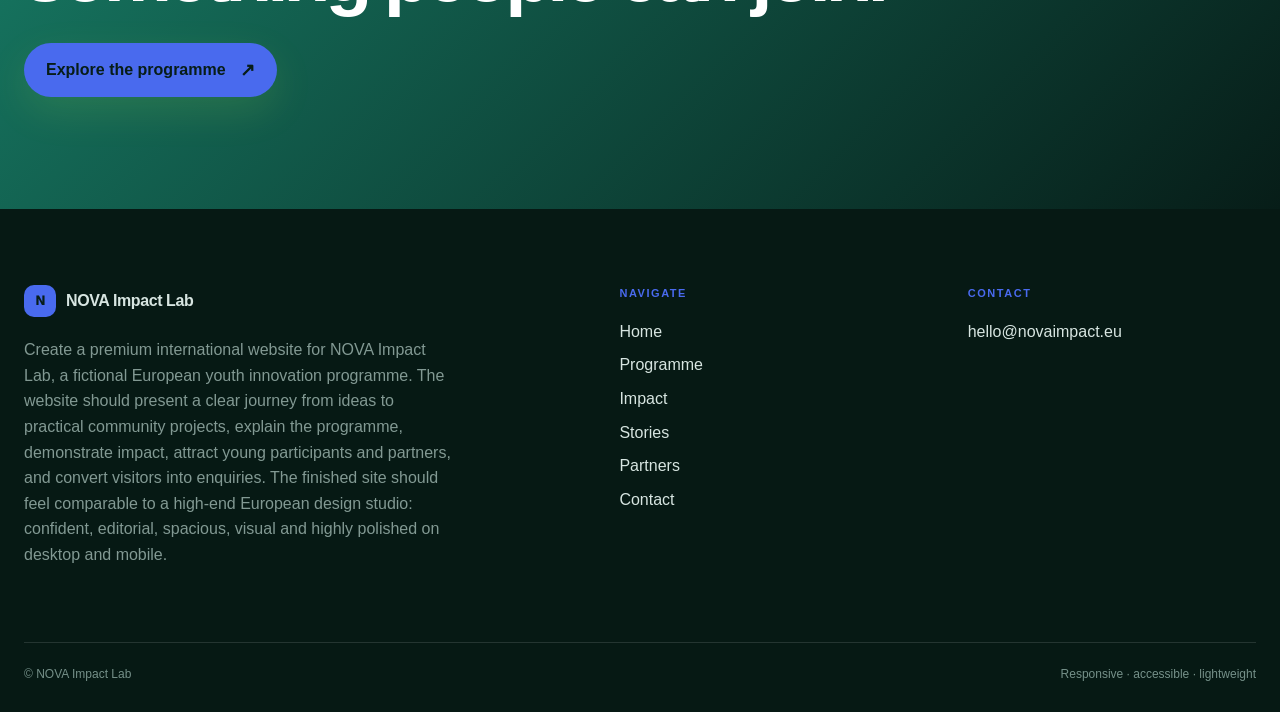
==== commit e86e325f: "Agent build for NOVA IMPACT LAB" ====
--- a/contact.html
+++ b/contact.html
@@ -1 +1,53 @@
-<!doctype html><html lang="en"><head><meta charset="utf-8"><meta name="viewport" content="width=device-width,initial-scale=1"><title>Contact | NOVA Impact Lab</title><meta name="description" content="Contact NOVA Impact Lab about participation, partnerships and collaboration."><meta name="theme-color" content="#0d4a3c"><link rel="stylesheet" href="assets/site.css"></head><body><a class="skip" href="#content">Skip to content</a><header class="site-header"><div class="shell nav"><a class="brand" href="index.html"><span class="brand-mark">N</span>NOVA Impact Lab</a><button class="menu" aria-expanded="false" aria-controls="navLinks"><span></span><span></span></button><nav id="navLinks" class="nav-links"><a href="index.html">Home</a><a href="programme.html">Programme</a><a href="impact.html">Impact</a><a href="stories.html">Stories</a><a href="partners.html">Partners</a><a aria-current="page" href="contact.html">Contact</a></nav></div></header><main><section class="hero hero-inner"><div class="shell hero-grid"><div class="hero-copy reveal"><span class="eyebrow">Contact</span><h1>Start with one useful conversation.</h1><p>Questions about participation, mentoring or collaboration? Tell us what you are working on and where NOVA could fit.</p><div class="actions"><a class="btn btn-primary" href="mailto:hello@novaimpact.eu">hello@novaimpact.eu ↗</a></div></div><div class="reveal"><div class="visual"><div class="visual-grid"></div><span class="num">06 / CONTACT</span><div class="orb orb-a"></div><div class="orb orb-b"></div><strong>Make the first move.</strong><span class="arrow">↗</span></div></div></div></section><section class="section white" id="content"><div class="shell contact-grid"><div class="section-head reveal"><span class="eyebrow" style="color:var(--green)">Get in touch</span><h2>Tell us what you want to make possible.</h2><p>This is a fictional showcase project, so the email below is a demonstration contact address supplied in the brief.</p></div><div class="contact-box reveal"><small>Email</small><a href="mailto:hello@novaimpact.eu">hello@novaimpact.eu</a><p>No invented phone number or physical address is shown because those details were not provided.</p><form class="form" action="mailto:hello@novaimpact.eu" method="post" enctype="text/plain"><label>Name<input name="name" autocomplete="name" required></label><label>Email<input name="email" type="email" autocomplete="email" required></label><label>Message<textarea name="message" required></textarea></label><button class="btn btn-primary" type="submit">Prepare email ↗</button></form></div></div></section><section class="section"><div class="shell"><div class="section-head reveal"><span class="eyebrow" style="color:var(--green)">FAQ</span><h2>Before you write.</h2></div><div class="faq"><details class="reveal"><summary>Who is NOVA Impact Lab designed for?</summary><p>The fictional programme is presented for young people aged 18–30 as well as organisations that support youth innovation, community action and learning.</p></details><details class="reveal"><summary>What kinds of ideas fit the programme?</summary><p>The showcase focuses on green ideas, digital skills and community action, with an emphasis on concepts that can be built, tested and improved.</p></details><details class="reveal"><summary>How can an organisation get involved?</summary><p>Potential roles include mentoring, hosting activities, sharing expertise, providing local context or helping participants test early ideas.</p></details><details class="reveal"><summary>Are the impact figures on this website real?</summary><p>No. The figures are explicitly labelled as demonstration targets for this fictional showcase and should not be read as verified achievements.</p></details></div></div></section><section class="section dark"><div class="shell grid-2"><div class="section-head reveal"><span class="eyebrow">A clear first message</span><h2>Three things make an enquiry more useful.</h2></div><div class="prose reveal"><p class="lead">Tell us who you are, what challenge or opportunity you see, and what kind of contribution you have in mind.</p><p>That is enough to begin a focused conversation without unnecessary forms or invented process.</p></div></div></section><section class="section final"><div class="shell reveal"><span class="eyebrow">Contact</span><h2>Ready when you are.</h2><a class="btn btn-primary" href="mailto:hello@novaimpact.eu">Send an email ↗</a></div></section></main><footer class="site-footer"><div class="shell footer-grid"><div><a class="brand" href="index.html"><span class="brand-mark">N</span>NOVA Impact Lab</a><p>A fictional European youth innovation programme created as a demonstration website.</p></div><div><span class="footer-label">Navigate</span><nav class="footer-nav"><a href="programme.html">Programme</a><a href="impact.html">Impact</a><a href="stories.html">Stories</a><a href="partners.html">Partners</a></nav></div><div><span class="footer-label">Contact</span><a href="mailto:hello@novaimpact.eu">hello@novaimpact.eu</a></div></div><div class="shell footer-bottom"><span>© NOVA Impact Lab</span><span>Demo website · fictional project</span></div></footer><script src="assets/site.js" defer></script></body></html>+<!doctype html>
+<html lang="sl">
+<head>
+<meta charset="utf-8"><meta name="viewport" content="width=device-width,initial-scale=1">
+<title>Contact | NOVA Impact Lab</title><meta name="description" content="Discover the contact details of NOVA Impact Lab: contact details, short FAQ and strong final CTA.">
+<meta property="og:title" content="Contact | NOVA Impact Lab"><meta property="og:description" content="Discover the contact details of NOVA Impact Lab: contact details, short FAQ and strong final CTA."><meta property="og:type" content="website">
+<meta name="theme-color" content="#18816a"><link rel="stylesheet" href="assets/site.css">
+</head>
+<body class="page page-contact"><a class="skip" href="#content">Skip to content</a>
+<header class="site-header"><div class="shell nav"><a class="brand" href="index.html"><span class="brand-mark">N</span><span>NOVA Impact Lab</span></a><button class="menu" type="button" aria-expanded="false" aria-controls="navLinks" aria-label="Open navigation menu"><span></span><span></span></button><nav id="navLinks" class="nav-links" aria-label="Primary"><a href="index.html">Home</a><a href="programme.html">Programme</a><a href="impact.html">Impact</a><a href="stories.html">Stories</a><a href="partners.html">Partners</a><a href="contact.html" aria-current="page">Contact</a></nav></div></header>
+<main><section class="hero hero-inner"><div class="shell hero-grid">
+      <div class="hero-copy reveal"><span class="label label-light">European youth innovation, green entrepreneurship and digital skills</span><h1>Contact</h1><p>Conversion-focused contact page with contact details, short FAQ and strong final CTA</p>
+      <div class="hero-actions"><a class="button button-accent" href="contact.html">Explore the programme<span>↗</span></a><a class="text-link" href="#content">Discover more ↓</a></div>
+      </div><div class="hero-art reveal"><div class="visual visual-1" aria-hidden="true">
+      <div class="visual-grid"></div><div class="visual-orb visual-orb-a"></div><div class="visual-orb visual-orb-b"></div>
+      <span class="visual-kicker">06</span><strong>Contact</strong><span class="visual-arrow">↗</span>
+    </div><div class="hero-note"><span>Project</span><strong>NOVA Impact Lab</strong></div></div>
+    </div></section><div id="content"></div><section class="section"><div class="shell section-split">
+          <div class="section-head reveal"><span class="label">content</span><h2>Our Contact Details</h2></div>
+          <div class="prose reveal"><p>NOVA Impact Lab has helped 120 young participants, 12 community prototypes, 6 European countries, and 30 mentoring sessions.</p></div>
+        </div></section><section class="section"><div class="shell section-split section-split-reverse">
+          <div class="section-head reveal"><span class="label">content</span><h2>Our FAQ</h2></div>
+          <div class="prose reveal"><p>NOVA Impact Lab has helped 120 young participants, 12 community prototypes, 6 European countries, and 30 mentoring sessions.</p></div>
+        </div></section><section class="section section-ink"><div class="shell">
+      <div class="section-head reveal"><span class="label">Explore</span><h2>More of the story.</h2></div>
+      <div class="story-grid"><a class="story-card reveal" href="index.html">
+              <div class="visual visual-0" aria-hidden="true">
+      <div class="visual-grid"></div><div class="visual-orb visual-orb-a"></div><div class="visual-orb visual-orb-b"></div>
+      <span class="visual-kicker">01</span><strong>Home</strong><span class="visual-arrow">↗</span>
+    </div>
+              <div class="story-card-copy"><span>Explore</span><h3>Home</h3><p>Premium landing page with strong hero, programme proposition, three pillars, demo impact metrics, programme journey and clear CTA</p><b>Open page ↗</b></div>
+            </a><a class="story-card reveal" href="programme.html">
+              <div class="visual visual-1" aria-hidden="true">
+      <div class="visual-grid"></div><div class="visual-orb visual-orb-a"></div><div class="visual-orb visual-orb-b"></div>
+      <span class="visual-kicker">02</span><strong>Programme</strong><span class="visual-arrow">↗</span>
+    </div>
+              <div class="story-card-copy"><span>Explore</span><h3>Programme</h3><p>Explain the four-stage journey: Discover, Build, Test, Scale, with programme themes and participant outcomes</p><b>Open page ↗</b></div>
+            </a><a class="story-card reveal" href="impact.html">
+              <div class="visual visual-2" aria-hidden="true">
+      <div class="visual-grid"></div><div class="visual-orb visual-orb-a"></div><div class="visual-orb visual-orb-b"></div>
+      <span class="visual-kicker">03</span><strong>Impact</strong><span class="visual-arrow">↗</span>
+    </div>
+              <div class="story-card-copy"><span>Explore</span><h3>Impact</h3><p>Visual impact page with demo target metrics, outcome cards, community benefits and a clear results hierarchy</p><b>Open page ↗</b></div>
+            </a></div>
+    </div></section><section class="section contact-panel"><div class="shell contact-grid">
+      <div class="section-head reveal"><span class="label">Contact</span><h2>Start a conversation.</h2><p>Tell us what you are working on and what kind of collaboration you have in mind.</p></div>
+      <div class="contact-box reveal"><span>Email</span><a href="mailto:hello@novaimpact.eu">hello@novaimpact.eu</a><p>We will use your message only to respond to your enquiry.</p></div>
+    </div></section><section class="section final-cta"><div class="shell reveal">
+      <span class="label">Next step</span><h2>Turn intention into something people can join.</h2>
+      <a class="button button-accent" href="contact.html">Explore the programme<span>↗</span></a>
+    </div></section></main>
+<footer class="site-footer"><div class="shell footer-grid"><div><a class="brand brand-footer" href="index.html"><span class="brand-mark">N</span><span>NOVA Impact Lab</span></a><p>Create a premium international website for NOVA Impact Lab, a fictional European youth innovation programme. The website should present a clear journey from ideas to practical community projects, explain the programme, demonstrate impact, attract young participants and partners, and convert visitors into enquiries. The finished site should feel comparable to a high-end European design studio: confident, editorial, spacious, visual and highly polished on desktop and mobile.</p></div><div><span class="footer-label">Navigate</span><nav class="footer-nav"><a href="index.html">Home</a><a href="programme.html">Programme</a><a href="impact.html">Impact</a><a href="stories.html">Stories</a><a href="partners.html">Partners</a><a href="contact.html" aria-current="page">Contact</a></nav></div><div><span class="footer-label">Contact</span><a href="mailto:hello@novaimpact.eu">hello@novaimpact.eu</a></div></div><div class="shell footer-bottom"><span>© NOVA Impact Lab</span><span>Responsive · accessible · lightweight</span></div></footer>
+<script src="assets/site.js" defer></script></body></html>
--- a/assets/site.css
+++ b/assets/site.css
@@ -1,16 +1,15 @@
-:root{--navy:#0b1f33;--lime:#c7ff4a;--cream:#f7f4ec;--ink:#10212b;--muted:#6d7d78;--green:#0d4a3c;--dark:#071d18;--paper:#fff;--line:rgba(16,33,43,.14);--shell:1240px;--r:28px}
-*{box-sizing:border-box}html{scroll-behavior:smooth}body{margin:0;background:var(--cream);color:var(--ink);font:400 16px/1.6 Inter,ui-sans-serif,-apple-system,BlinkMacSystemFont,"Segoe UI",sans-serif;-webkit-font-smoothing:antialiased}a{color:inherit}button,input,textarea{font:inherit}.shell{width:min(var(--shell),calc(100% - 48px));margin:auto}.skip{position:fixed;left:16px;top:-90px;z-index:999;background:var(--lime);padding:12px 16px;border-radius:999px;font-weight:800}.skip:focus{top:16px}a:focus-visible,button:focus-visible,input:focus-visible,textarea:focus-visible{outline:3px solid var(--lime);outline-offset:4px}
-.site-header{position:fixed;inset:0 0 auto;z-index:100;border-bottom:1px solid rgba(255,255,255,.12);background:rgba(7,29,24,.84);backdrop-filter:blur(18px)}.nav{min-height:82px;display:flex;align-items:center;gap:28px}.brand{display:flex;align-items:center;gap:11px;color:#fff;text-decoration:none;font-weight:900;letter-spacing:-.03em}.brand-mark{width:34px;height:34px;display:grid;place-items:center;border-radius:10px;background:var(--lime);color:var(--dark);font-size:13px;font-weight:950}.nav-links{margin-left:auto;display:flex;gap:26px}.nav-links a{position:relative;color:#dce9e5;text-decoration:none;font-size:14px;font-weight:700}.nav-links a:after{content:"";position:absolute;left:0;right:100%;bottom:-7px;height:2px;background:var(--lime);transition:.25s}.nav-links a:hover:after,.nav-links a[aria-current="page"]:after{right:0}.menu{display:none;margin-left:auto;width:44px;height:44px;border:1px solid rgba(255,255,255,.2);border-radius:14px;background:transparent}.menu span{display:block;width:18px;height:2px;margin:5px auto;background:#fff}
-.hero{position:relative;overflow:hidden;background:linear-gradient(135deg,var(--dark) 0%,var(--green) 62%,var(--navy) 100%);color:#fff}.hero:after{content:"";position:absolute;right:-10vw;top:-18vw;width:44vw;height:44vw;border:1px solid rgba(199,255,74,.18);border-radius:50%;box-shadow:0 0 0 70px rgba(199,255,74,.035),0 0 0 145px rgba(199,255,74,.02)}.hero-grid{position:relative;z-index:2;min-height:760px;padding:154px 0 86px;display:grid;grid-template-columns:1.12fr .88fr;align-items:center;gap:72px}.hero-inner .hero-grid{min-height:610px}.eyebrow{display:inline-flex;align-items:center;gap:9px;color:var(--lime);font-size:12px;font-weight:900;letter-spacing:.13em;text-transform:uppercase}.eyebrow:before{content:"";width:22px;height:2px;background:currentColor}.hero h1{max-width:920px;margin:18px 0 28px;font-size:clamp(58px,7.4vw,116px);line-height:.88;letter-spacing:-.075em;font-weight:900;text-wrap:balance}.hero-inner h1{font-size:clamp(54px,6vw,92px)}.hero-copy>p{max-width:720px;margin:0;color:#c7d7d2;font-size:clamp(18px,1.7vw,24px);line-height:1.5}.actions{display:flex;gap:24px;align-items:center;flex-wrap:wrap;margin-top:38px}.btn{display:inline-flex;align-items:center;justify-content:center;gap:14px;min-height:54px;padding:0 22px;border-radius:999px;text-decoration:none;font-weight:850;transition:.25s}.btn:hover{transform:translateY(-3px)}.btn-primary{background:var(--lime);color:var(--dark);box-shadow:0 14px 40px rgba(199,255,74,.13)}.link-light{color:#e5efec;text-underline-offset:5px;font-weight:700}
-.visual{position:relative;min-height:430px;overflow:hidden;border-radius:var(--r);background:linear-gradient(145deg,#f9f6ed,#d9e6df);color:var(--dark);box-shadow:0 42px 90px rgba(0,0,0,.28)}.visual-grid{position:absolute;inset:0;background-image:linear-gradient(rgba(7,29,24,.08) 1px,transparent 1px),linear-gradient(90deg,rgba(7,29,24,.08) 1px,transparent 1px);background-size:48px 48px;mask-image:linear-gradient(#000,transparent)}.orb{position:absolute;border-radius:50%}.orb-a{width:250px;height:250px;right:-30px;top:42px;background:var(--lime);box-shadow:0 0 0 28px rgba(199,255,74,.22)}.orb-b{width:150px;height:150px;left:48px;bottom:40px;background:var(--green)}.visual strong{position:absolute;left:34px;bottom:34px;z-index:2;max-width:70%;font-size:clamp(32px,3.2vw,54px);line-height:.94;letter-spacing:-.055em}.visual .num{position:absolute;left:34px;top:28px;font-size:13px;font-weight:900}.visual .arrow{position:absolute;right:30px;bottom:26px;font-size:32px}.hero-note{position:absolute;right:-16px;bottom:-16px;width:200px;padding:18px 20px;border-radius:20px;background:#fff;color:var(--ink);box-shadow:0 22px 50px rgba(0,0,0,.22)}.hero-note span{display:block;color:var(--muted);font-size:11px;text-transform:uppercase;letter-spacing:.12em}.hero-note strong{display:block;margin-top:4px;line-height:1.15}
-.section{padding:112px 0}.section.white{background:#fff}.section.dark{background:var(--dark);color:#fff}.section.lime{background:var(--lime);color:var(--dark)}.section-head h2{max-width:860px;margin:16px 0 0;font-size:clamp(42px,5.3vw,78px);line-height:.98;letter-spacing:-.06em;text-wrap:balance}.section-head p{max-width:650px;color:var(--muted);font-size:18px}.dark .section-head p{color:#9bb0aa}.grid-2{display:grid;grid-template-columns:.9fr 1.1fr;gap:clamp(58px,9vw,140px);align-items:start}.prose p{margin:0 0 22px;font-size:clamp(18px,1.6vw,22px);color:#40564e}.prose p.lead{font-size:clamp(25px,2.5vw,36px);line-height:1.38;color:var(--ink);letter-spacing:-.025em}.dark .prose p{color:#aabcb7}.dark .prose p.lead{color:#fff}
-.pillars{display:grid;grid-template-columns:repeat(3,1fr);gap:18px;margin-top:54px}.pillar{min-height:330px;padding:30px;border:1px solid var(--line);border-radius:var(--r);background:#fff;display:flex;flex-direction:column;transition:.3s}.pillar:hover{transform:translateY(-6px);box-shadow:0 24px 60px rgba(11,31,51,.08)}.pillar .index{font-size:12px;color:var(--muted);font-weight:900}.pillar h3{margin:70px 0 14px;font-size:32px;line-height:1;letter-spacing:-.045em}.pillar p{color:var(--muted)}.pillar b{margin-top:auto;color:var(--green)}
-.steps{display:grid;grid-template-columns:repeat(4,1fr);margin-top:58px;border-top:1px solid var(--line)}.step{position:relative;min-height:185px;padding:30px 24px 20px 0;border-right:1px solid var(--line)}.step:last-child{border-right:0}.step:before{content:"";position:absolute;left:0;top:-2px;width:48%;height:3px;background:var(--lime)}.step span{font-size:12px;color:var(--muted);font-weight:900}.step h3{margin:38px 0 0;font-size:clamp(28px,2.7vw,42px);letter-spacing:-.045em}.metrics{display:grid;grid-template-columns:repeat(4,1fr);margin-top:54px;border-top:1px solid rgba(7,29,24,.24)}.metric{padding:30px 20px 10px 0;border-right:1px solid rgba(7,29,24,.24)}.metric:last-child{border-right:0}.metric strong{display:block;font-size:clamp(50px,6vw,86px);line-height:1;letter-spacing:-.07em}.metric span{display:block;margin-top:10px;font-weight:750}
-.cards{display:grid;grid-template-columns:repeat(3,1fr);gap:18px;margin-top:54px}.card{overflow:hidden;border-radius:var(--r);background:#fff;border:1px solid var(--line);text-decoration:none;transition:.3s}.card:hover{transform:translateY(-6px)}.card-visual{position:relative;height:260px;overflow:hidden;background:linear-gradient(145deg,#eef3ef,#d6e5dc)}.card-visual:before{content:"";position:absolute;width:180px;height:180px;border-radius:50%;right:-25px;top:35px;background:var(--lime)}.card-visual:after{content:"";position:absolute;width:105px;height:105px;border-radius:50%;left:35px;bottom:28px;background:var(--green)}.card-copy{padding:26px}.card-copy small{color:var(--green);font-weight:850;text-transform:uppercase;letter-spacing:.1em}.card h3{margin:10px 0 12px;font-size:30px;line-height:1;letter-spacing:-.045em}.card p{color:var(--muted)}.dark .card{background:#0b2921;border-color:rgba(255,255,255,.12);color:#fff}.dark .card p{color:#a9bbb6}.dark .card-copy small{color:var(--lime)}
-.story-grid{display:grid;grid-template-columns:repeat(3,1fr);gap:18px;margin-top:54px}.story{min-height:520px;padding:30px;border-radius:var(--r);background:#0b2921;border:1px solid rgba(255,255,255,.12);display:flex;flex-direction:column}.story .tag{color:var(--lime);font-size:11px;letter-spacing:.12em;text-transform:uppercase;font-weight:900}.story h3{margin:90px 0 16px;font-size:34px;line-height:1;letter-spacing:-.05em}.story p{color:#a9bbb6}.story b{margin-top:auto;color:var(--lime)}
-.faq{display:grid;gap:12px;margin-top:48px}.faq details{border:1px solid var(--line);border-radius:18px;background:#fff;padding:20px 22px}.faq summary{cursor:pointer;font-weight:850;list-style:none}.faq summary::-webkit-details-marker{display:none}.faq p{margin:12px 0 0;color:var(--muted)}.contact-grid{display:grid;grid-template-columns:1fr .85fr;gap:80px}.contact-box{padding:38px;border-radius:var(--r);background:#fff;border:1px solid var(--line)}.contact-box small{display:block;color:var(--muted);text-transform:uppercase;letter-spacing:.12em;font-weight:850}.contact-box a{display:block;margin-top:12px;font-size:clamp(26px,3vw,44px);font-weight:900;letter-spacing:-.045em;word-break:break-word}.form{display:grid;gap:14px;margin-top:26px}.form input,.form textarea{width:100%;padding:15px 16px;border:1px solid var(--line);border-radius:14px;background:#fff}.form textarea{min-height:150px;resize:vertical}
-.final{background:linear-gradient(135deg,var(--green),var(--navy));color:#fff}.final h2{max-width:900px;margin:18px 0 34px;font-size:clamp(50px,6vw,92px);line-height:.92;letter-spacing:-.065em}.site-footer{padding:76px 0 28px;background:#061914;color:#d7e5e1}.footer-grid{display:grid;grid-template-columns:1.25fr .75fr .75fr;gap:60px;padding-bottom:58px}.footer-grid p{max-width:430px;color:#829993}.footer-label{display:block;margin-bottom:16px;color:var(--lime);font-size:11px;text-transform:uppercase;letter-spacing:.14em;font-weight:900}.footer-nav{display:grid;gap:8px}.footer-nav a,.site-footer a{color:#d7e5e1;text-decoration:none}.footer-bottom{padding-top:22px;border-top:1px solid rgba(255,255,255,.12);display:flex;justify-content:space-between;gap:20px;color:#759089;font-size:12px}
-.js .reveal{opacity:0;transform:translateY(18px);transition:opacity .65s ease,transform .65s ease}.js .reveal.show{opacity:1;transform:none}
-@media(max-width:980px){.hero-grid{grid-template-columns:1fr;min-height:auto;padding-top:142px}.grid-2,.contact-grid{grid-template-columns:1fr;gap:42px}.pillars,.cards,.story-grid{grid-template-columns:1fr 1fr}.steps,.metrics{grid-template-columns:repeat(2,1fr)}.footer-grid{grid-template-columns:1fr 1fr}}
-@media(max-width:760px){.shell{width:min(var(--shell),calc(100% - 28px))}.nav{min-height:70px}.menu{display:block}.nav-links{display:none;position:absolute;left:14px;right:14px;top:76px;padding:16px;border-radius:20px;background:#08221c;box-shadow:0 25px 60px rgba(0,0,0,.3);flex-direction:column;gap:0}.nav-links.open{display:flex}.nav-links a{padding:12px}.hero-grid{padding:120px 0 64px;gap:42px}.hero h1{font-size:clamp(48px,15vw,76px)}.visual{min-height:330px}.hero-note{right:12px}.section{padding:78px 0}.section-head h2{font-size:clamp(38px,11vw,58px)}.pillars,.cards,.story-grid,.steps,.metrics,.footer-grid{grid-template-columns:1fr}.step,.metric{border-right:0;border-bottom:1px solid var(--line)}.footer-bottom{flex-direction:column}}
-@media(prefers-reduced-motion:reduce){html{scroll-behavior:auto}*{transition:none!important}.js .reveal{opacity:1;transform:none}}+:root{--primary:#18816a;--accent:#496aee;--bg:#4496ee;--ink:#121716;--paper:#fff;--muted:#667770;--dark:#071d18;--dark2:#0d2b24;--line:rgba(16,33,43,.14);--shell:1240px;--radius:28px}
+*{box-sizing:border-box}html{scroll-behavior:smooth}body{margin:0;background:var(--bg);color:var(--ink);font:400 16px/1.6 Inter,ui-sans-serif,-apple-system,BlinkMacSystemFont,"Segoe UI",sans-serif;-webkit-font-smoothing:antialiased}a{color:inherit}img{max-width:100%}.shell{width:min(var(--shell),calc(100% - 48px));margin:auto}.skip{position:fixed;left:16px;top:-80px;z-index:1000;background:var(--accent);color:#071d18;padding:12px 16px;border-radius:999px;font-weight:800}.skip:focus{top:16px}a:focus-visible,button:focus-visible{outline:3px solid var(--accent);outline-offset:4px}
+.site-header{position:fixed;inset:0 0 auto;z-index:100;border-bottom:1px solid rgba(255,255,255,.12);background:rgba(7,29,24,.82);backdrop-filter:blur(18px)}.nav{min-height:82px;display:flex;align-items:center;gap:28px}.brand{display:flex;align-items:center;gap:10px;color:#fff;font-weight:850;text-decoration:none;letter-spacing:-.025em}.brand-mark{width:32px;height:32px;display:grid;place-items:center;border-radius:10px;background:var(--accent);color:#071d18;font-size:13px;font-weight:950}.nav-links{margin-left:auto;display:flex;align-items:center;gap:26px}.nav-links a{position:relative;color:#dce9e5;text-decoration:none;font-size:14px;font-weight:650}.nav-links a::after{content:"";position:absolute;left:0;right:100%;bottom:-7px;height:2px;background:var(--accent);transition:.25s}.nav-links a:hover::after,.nav-links a[aria-current="page"]::after{right:0}.menu{display:none;margin-left:auto;width:44px;height:44px;border:1px solid rgba(255,255,255,.18);border-radius:14px;background:transparent}.menu span{display:block;width:18px;height:2px;margin:5px auto;background:#fff}
+.hero{position:relative;overflow:hidden;background:linear-gradient(135deg,var(--dark) 0%,var(--primary) 68%,var(--dark2) 100%);color:#fff}.hero::after{content:"";position:absolute;right:-12vw;top:-18vw;width:45vw;height:45vw;border:1px solid rgba(199,255,74,.18);border-radius:50%;box-shadow:0 0 0 80px rgba(199,255,74,.035),0 0 0 160px rgba(199,255,74,.02)}.hero-grid{position:relative;z-index:2;min-height:760px;padding:150px 0 84px;display:grid;grid-template-columns:minmax(0,1.15fr) minmax(360px,.85fr);align-items:center;gap:72px}.hero-inner .hero-grid{min-height:620px}.hero-copy h1{max-width:940px;margin:18px 0 26px;font-size:clamp(58px,7.4vw,118px);line-height:.88;letter-spacing:-.075em;font-weight:900;text-wrap:balance}.hero-inner .hero-copy h1{font-size:clamp(54px,6vw,92px)}.hero-copy p{max-width:720px;margin:0;color:#c7d7d2;font-size:clamp(18px,1.7vw,24px);line-height:1.5}.label{display:inline-flex;align-items:center;gap:9px;font-size:12px;font-weight:850;letter-spacing:.12em;text-transform:uppercase;color:var(--primary)}.label::before{content:"";width:22px;height:2px;background:currentColor}.label-light{color:var(--accent)}.hero-actions{display:flex;align-items:center;gap:24px;margin-top:38px;flex-wrap:wrap}.button{display:inline-flex;align-items:center;justify-content:center;gap:14px;min-height:54px;padding:0 22px;border-radius:999px;text-decoration:none;font-weight:800;transition:transform .25s,box-shadow .25s}.button:hover{transform:translateY(-3px)}.button-accent{background:var(--accent);color:#071d18;box-shadow:0 14px 40px rgba(199,255,74,.12)}.button span{font-size:18px}.text-link{color:#e6f0ed;text-underline-offset:5px;font-weight:650}
+.hero-art{position:relative;min-height:440px}.visual{position:relative;min-height:420px;height:100%;overflow:hidden;border-radius:var(--radius);background:linear-gradient(145deg,#f8f5ec 0%,#dce7df 100%);color:#071d18;box-shadow:0 42px 90px rgba(0,0,0,.28)}.visual-grid{position:absolute;inset:0;background-image:linear-gradient(rgba(7,29,24,.08) 1px,transparent 1px),linear-gradient(90deg,rgba(7,29,24,.08) 1px,transparent 1px);background-size:48px 48px;mask-image:linear-gradient(to bottom,#000,transparent)}.visual-orb{position:absolute;border-radius:50%;filter:blur(1px)}.visual-orb-a{width:240px;height:240px;right:-35px;top:42px;background:var(--accent);box-shadow:0 0 0 26px rgba(199,255,74,.22)}.visual-orb-b{width:150px;height:150px;left:54px;bottom:42px;background:var(--primary);opacity:.88}.visual strong{position:absolute;left:34px;bottom:34px;z-index:3;max-width:70%;font-size:clamp(30px,3vw,52px);line-height:.95;letter-spacing:-.055em}.visual-kicker{position:absolute;left:34px;top:28px;z-index:3;font-size:13px;font-weight:900}.visual-arrow{position:absolute;right:30px;bottom:26px;z-index:3;font-size:32px}.hero-note{position:absolute;right:-18px;bottom:-18px;z-index:4;width:190px;padding:18px 20px;border-radius:20px;background:#fff;color:var(--ink);box-shadow:0 22px 50px rgba(0,0,0,.22)}.hero-note span{display:block;color:var(--muted);font-size:11px;text-transform:uppercase;letter-spacing:.12em}.hero-note strong{display:block;margin-top:4px;line-height:1.15}
+.section{padding:112px 0}.section:nth-of-type(even):not(.hero):not(.section-ink):not(.metric-band):not(.final-cta){background:rgba(255,255,255,.42)}.section-head h2{max-width:820px;margin:16px 0 0;font-size:clamp(42px,5.4vw,78px);line-height:.98;letter-spacing:-.06em;text-wrap:balance}.section-head>p{max-width:620px;color:var(--muted);font-size:18px}.intro-grid,.section-split{display:grid;grid-template-columns:minmax(0,.92fr) minmax(0,1.08fr);gap:clamp(60px,9vw,140px);align-items:start}.section-split-reverse{grid-template-columns:minmax(0,1.08fr) minmax(0,.92fr)}.section-split-reverse .section-head{order:2}.prose{max-width:720px;padding-top:10px}.prose p{margin:0 0 22px;font-size:clamp(18px,1.6vw,22px);line-height:1.65;color:#42564f}.prose p:first-child{font-size:clamp(24px,2.4vw,34px);line-height:1.4;color:var(--ink);letter-spacing:-.025em}
+.journey{background:#fff}.steps{display:grid;grid-template-columns:repeat(4,1fr);margin-top:60px;border-top:1px solid var(--line)}.step{position:relative;padding:30px 26px 18px 0;min-height:180px;border-right:1px solid var(--line)}.step:last-child{border-right:0}.step>span{font-size:12px;color:var(--muted);font-weight:800}.step h3{margin:36px 0 0;font-size:clamp(26px,2.5vw,40px);letter-spacing:-.04em}.step-line{position:absolute;left:0;top:-2px;width:48%;height:3px;background:var(--accent)}
+.metric-band{background:var(--accent);color:#071d18}.metric-band .label{color:#071d18}.metrics{display:grid;grid-template-columns:repeat(4,1fr);margin-top:54px;border-top:1px solid rgba(7,29,24,.24)}.metric{padding:28px 20px 10px 0;border-right:1px solid rgba(7,29,24,.24)}.metric:last-child{border-right:0}.metric strong{display:block;font-size:clamp(46px,6vw,86px);line-height:1;letter-spacing:-.065em}.metric span{display:block;margin-top:10px;font-weight:700}
+.section-ink{background:var(--dark);color:#fff}.section-ink .label{color:var(--accent)}.story-grid{display:grid;grid-template-columns:repeat(3,1fr);gap:18px;margin-top:54px}.story-card{display:flex;min-height:560px;flex-direction:column;border:1px solid rgba(255,255,255,.12);border-radius:var(--radius);overflow:hidden;background:#0b2620;color:#fff;text-decoration:none;transition:transform .3s,border-color .3s}.story-card:hover{transform:translateY(-6px);border-color:rgba(199,255,74,.6)}.story-card .visual{min-height:270px;height:270px;border-radius:0;box-shadow:none}.story-card-copy{padding:26px}.story-card-copy>span{color:var(--accent);font-size:11px;text-transform:uppercase;letter-spacing:.12em;font-weight:850}.story-card h3{margin:9px 0 12px;font-size:30px;line-height:1;letter-spacing:-.04em}.story-card p{margin:0;color:#aebfba}.story-card b{display:block;margin-top:auto;padding-top:22px;font-size:13px;color:var(--accent)}
+.contact-panel{background:#fff}.contact-grid{display:grid;grid-template-columns:1fr .8fr;gap:80px;align-items:center}.contact-box{padding:38px;border-radius:var(--radius);background:var(--bg);border:1px solid var(--line)}.contact-box>span{display:block;color:var(--muted);font-size:12px;text-transform:uppercase;letter-spacing:.12em}.contact-box>a{display:block;margin-top:12px;font-size:clamp(26px,3vw,44px);line-height:1.1;letter-spacing:-.045em;font-weight:850;word-break:break-word}.contact-box p{color:var(--muted)}.final-cta{background:linear-gradient(135deg,var(--primary),var(--dark));color:#fff}.final-cta .label{color:var(--accent)}.final-cta h2{max-width:900px;margin:18px 0 34px;font-size:clamp(50px,6vw,92px);line-height:.92;letter-spacing:-.065em}
+.site-footer{padding:76px 0 28px;background:#061914;color:#d7e5e1}.footer-grid{display:grid;grid-template-columns:1.3fr .7fr .7fr;gap:60px;padding-bottom:58px}.brand-footer{margin-bottom:20px}.footer-grid p{max-width:430px;color:#829993}.footer-label{display:block;margin-bottom:16px;color:var(--accent);font-size:11px;text-transform:uppercase;letter-spacing:.14em;font-weight:850}.footer-nav{display:grid;gap:8px}.footer-nav a,.footer-grid a{color:#d7e5e1;text-decoration:none}.footer-bottom{padding-top:22px;border-top:1px solid rgba(255,255,255,.12);display:flex;justify-content:space-between;gap:20px;color:#759089;font-size:12px}
+.js .reveal{opacity:0;transform:translateY(18px);transition:opacity .65s ease,transform .65s ease}.js .reveal.is-visible{opacity:1;transform:none}
+@media(max-width:980px){.hero-grid{grid-template-columns:1fr;min-height:auto;padding-top:142px}.hero-art{min-height:360px}.intro-grid,.section-split,.section-split-reverse,.contact-grid{grid-template-columns:1fr;gap:42px}.section-split-reverse .section-head{order:0}.steps,.metrics{grid-template-columns:repeat(2,1fr)}.story-grid{grid-template-columns:1fr 1fr}.footer-grid{grid-template-columns:1fr 1fr}}
+@media(max-width:760px){.shell{width:min(100% - 28px,var(--shell))}.nav{min-height:70px}.menu{display:block}.nav-links{display:none;position:absolute;left:14px;right:14px;top:76px;padding:18px;border-radius:20px;background:#08221c;box-shadow:0 25px 60px rgba(0,0,0,.3);flex-direction:column;align-items:stretch;gap:0}.nav-links.open{display:flex}.nav-links a{padding:12px}.hero-grid{padding:120px 0 62px;gap:42px}.hero-copy h1{font-size:clamp(48px,15vw,76px)}.hero-art,.visual{min-height:330px}.hero-note{right:12px;bottom:-12px}.section{padding:78px 0}.section-head h2{font-size:clamp(38px,11vw,56px)}.steps,.metrics,.story-grid,.footer-grid{grid-template-columns:1fr}.step,.metric{border-right:0;border-bottom:1px solid var(--line)}.story-card{min-height:0}.footer-bottom{flex-direction:column}}
+@media(prefers-reduced-motion:reduce){html{scroll-behavior:auto}*{animation:none!important;transition:none!important}.js .reveal{opacity:1;transform:none}}
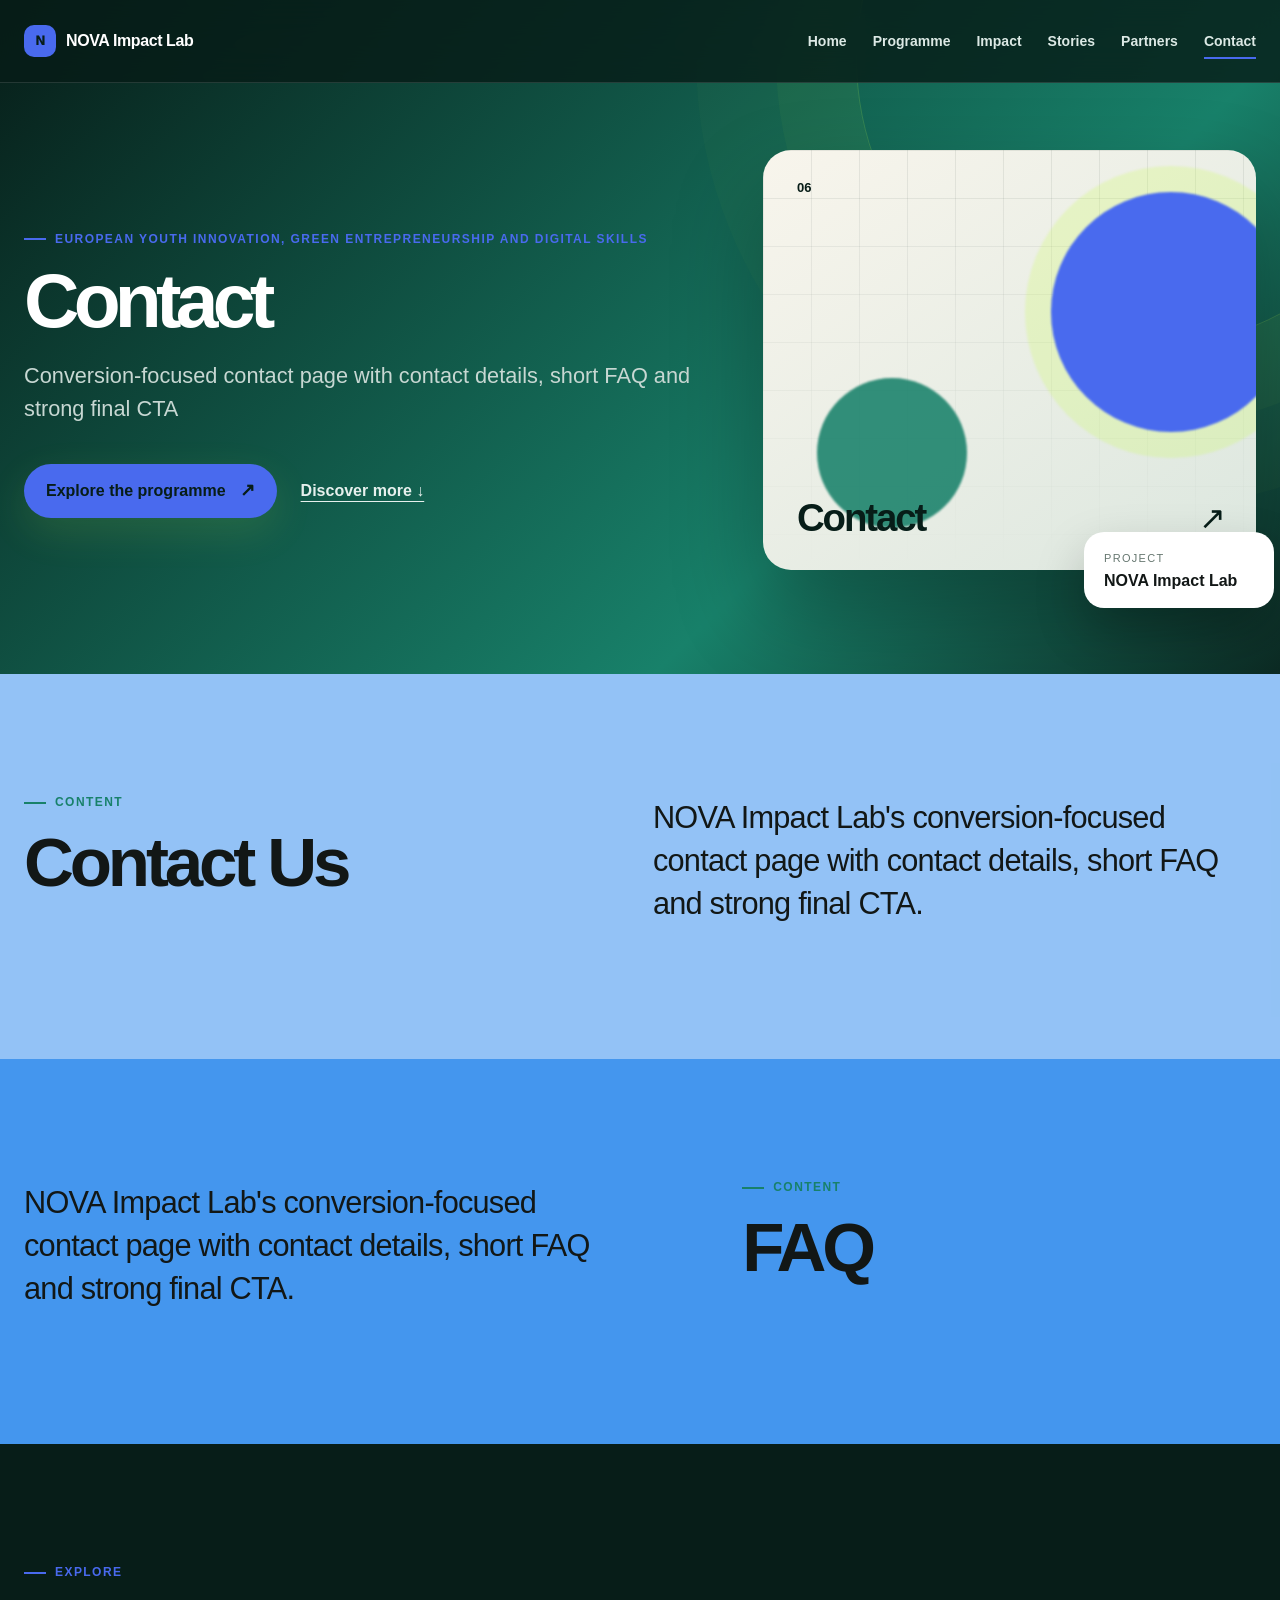
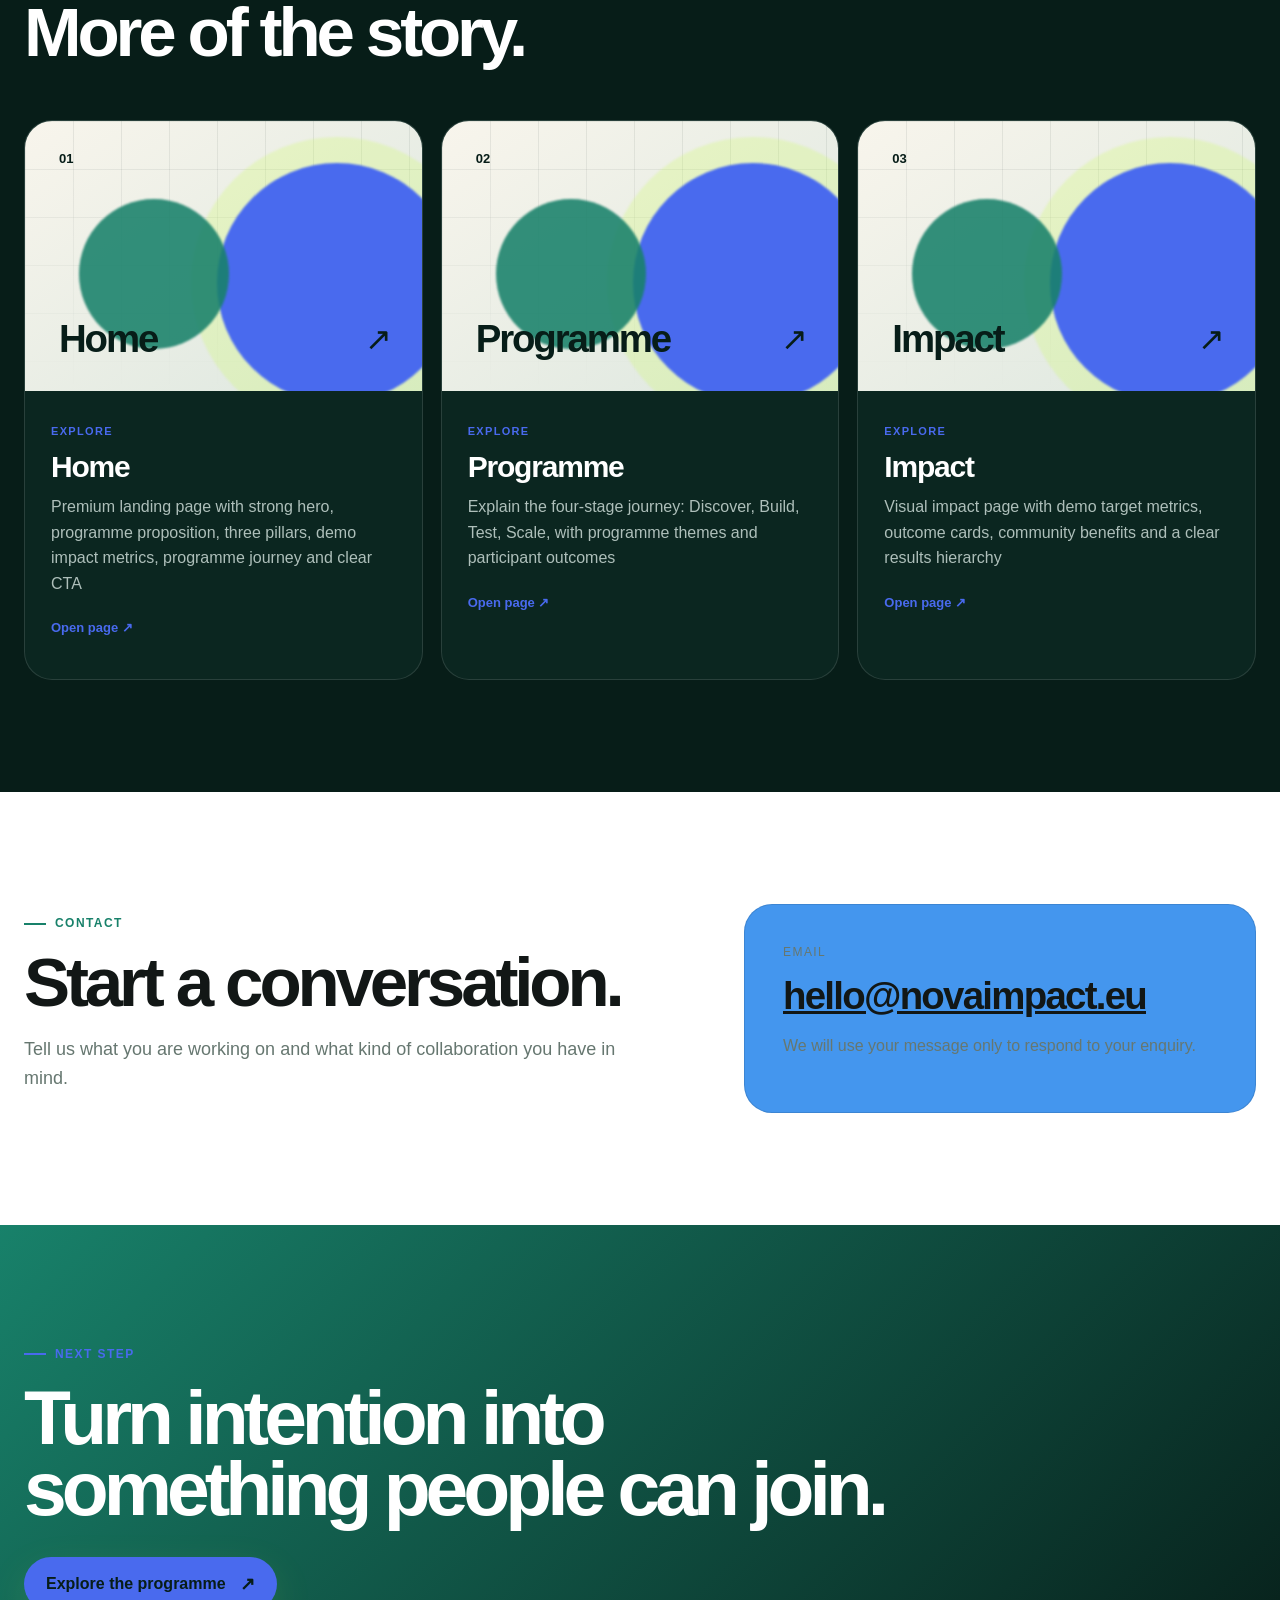
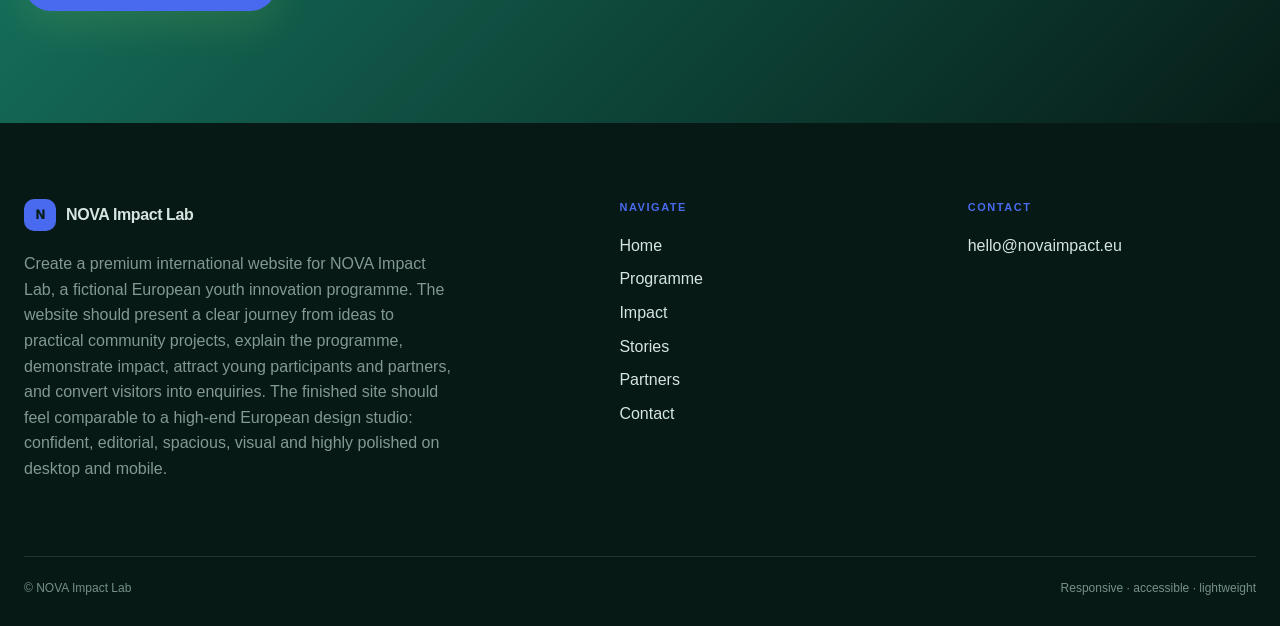
==== commit dc3b8801: "Agent build for NOVA IMPACT LAB" ====
--- a/contact.html
+++ b/contact.html
@@ -2,8 +2,8 @@
 <html lang="sl">
 <head>
 <meta charset="utf-8"><meta name="viewport" content="width=device-width,initial-scale=1">
-<title>Contact | NOVA Impact Lab</title><meta name="description" content="Discover the contact details of NOVA Impact Lab: contact details, short FAQ and strong final CTA.">
-<meta property="og:title" content="Contact | NOVA Impact Lab"><meta property="og:description" content="Discover the contact details of NOVA Impact Lab: contact details, short FAQ and strong final CTA."><meta property="og:type" content="website">
+<title>Contact | NOVA Impact Lab</title><meta name="description" content="NOVA Impact Lab&#x27;s conversion-focused contact page with contact details, short FAQ and strong final CTA.">
+<meta property="og:title" content="Contact | NOVA Impact Lab"><meta property="og:description" content="NOVA Impact Lab&#x27;s conversion-focused contact page with contact details, short FAQ and strong final CTA."><meta property="og:type" content="website">
 <meta name="theme-color" content="#18816a"><link rel="stylesheet" href="assets/site.css">
 </head>
 <body class="page page-contact"><a class="skip" href="#content">Skip to content</a>
@@ -16,11 +16,11 @@
       <span class="visual-kicker">06</span><strong>Contact</strong><span class="visual-arrow">↗</span>
     </div><div class="hero-note"><span>Project</span><strong>NOVA Impact Lab</strong></div></div>
     </div></section><div id="content"></div><section class="section"><div class="shell section-split">
-          <div class="section-head reveal"><span class="label">content</span><h2>Our Contact Details</h2></div>
-          <div class="prose reveal"><p>NOVA Impact Lab has helped 120 young participants, 12 community prototypes, 6 European countries, and 30 mentoring sessions.</p></div>
+          <div class="section-head reveal"><span class="label">content</span><h2>Contact Us</h2></div>
+          <div class="prose reveal"><p>NOVA Impact Lab's conversion-focused contact page with contact details, short FAQ and strong final CTA.</p></div>
         </div></section><section class="section"><div class="shell section-split section-split-reverse">
-          <div class="section-head reveal"><span class="label">content</span><h2>Our FAQ</h2></div>
-          <div class="prose reveal"><p>NOVA Impact Lab has helped 120 young participants, 12 community prototypes, 6 European countries, and 30 mentoring sessions.</p></div>
+          <div class="section-head reveal"><span class="label">content</span><h2>FAQ</h2></div>
+          <div class="prose reveal"><p>NOVA Impact Lab's conversion-focused contact page with contact details, short FAQ and strong final CTA.</p></div>
         </div></section><section class="section section-ink"><div class="shell">
       <div class="section-head reveal"><span class="label">Explore</span><h2>More of the story.</h2></div>
       <div class="story-grid"><a class="story-card reveal" href="index.html">
